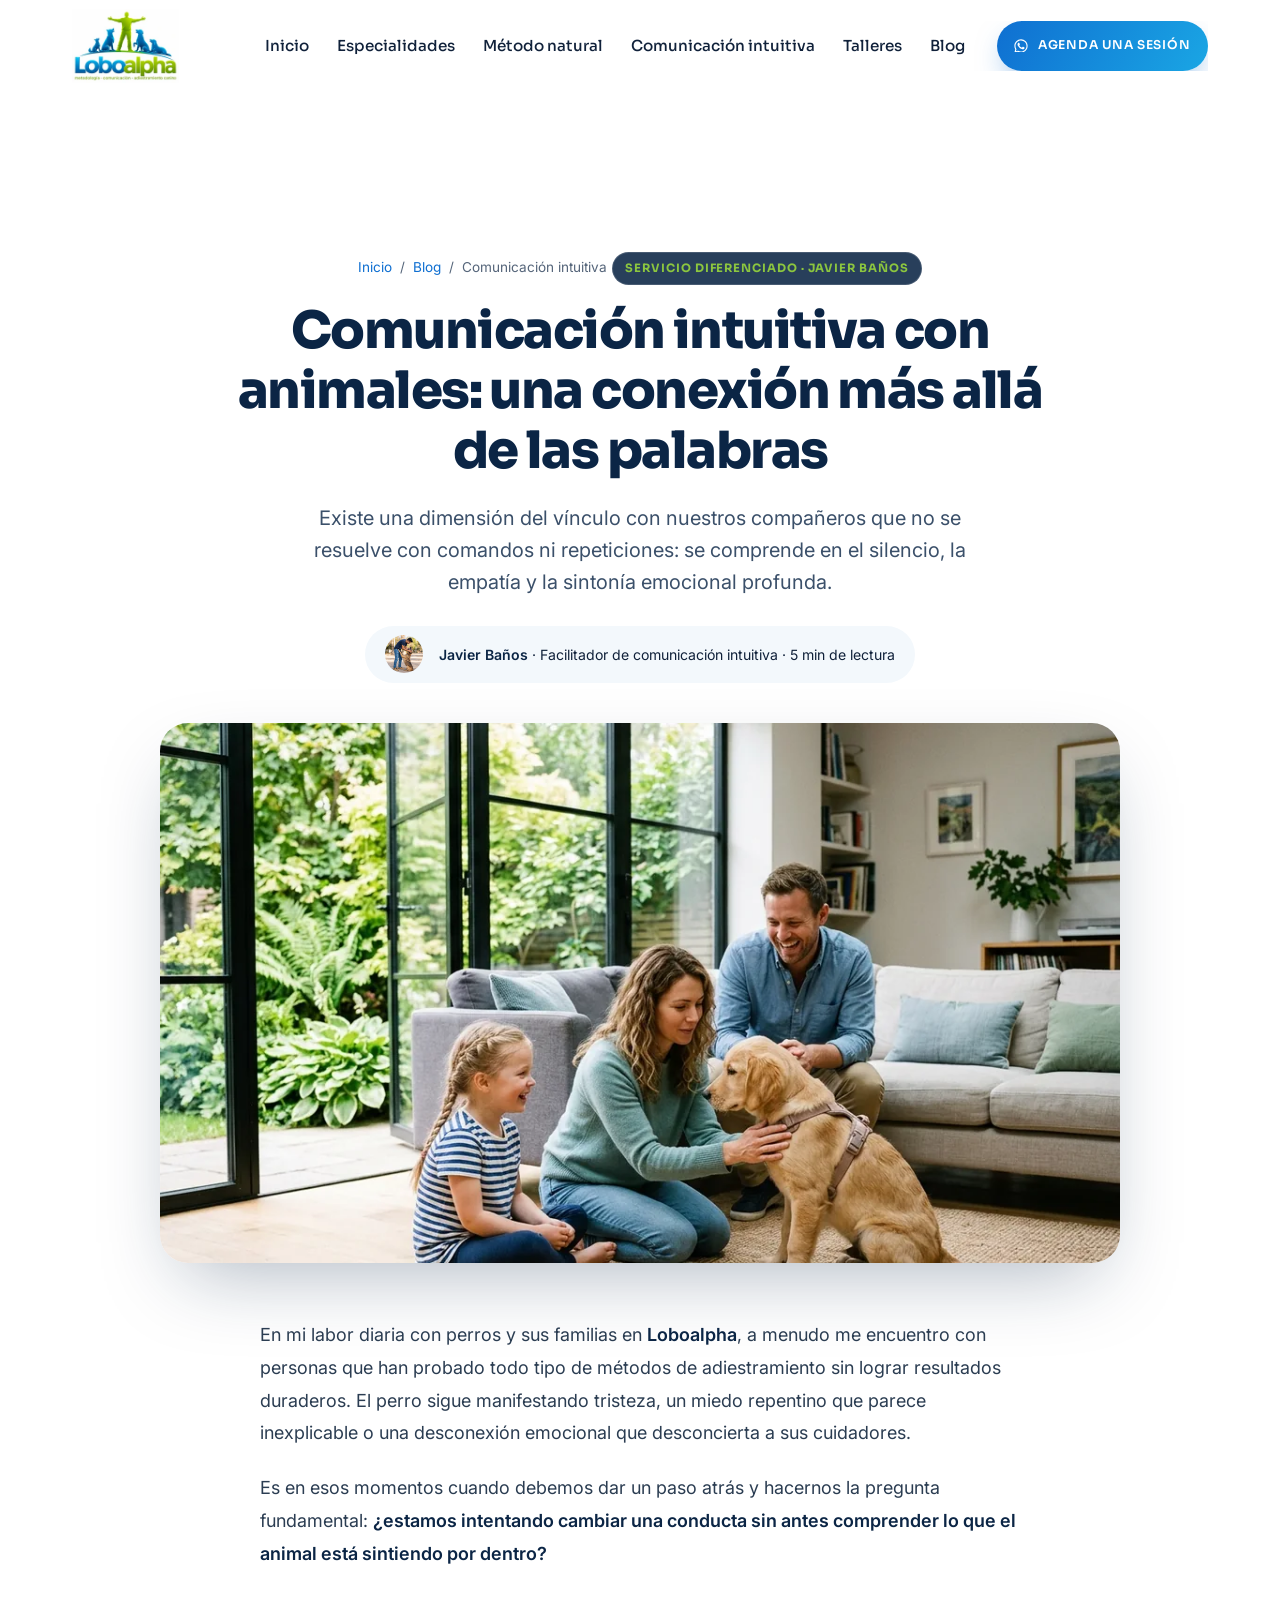
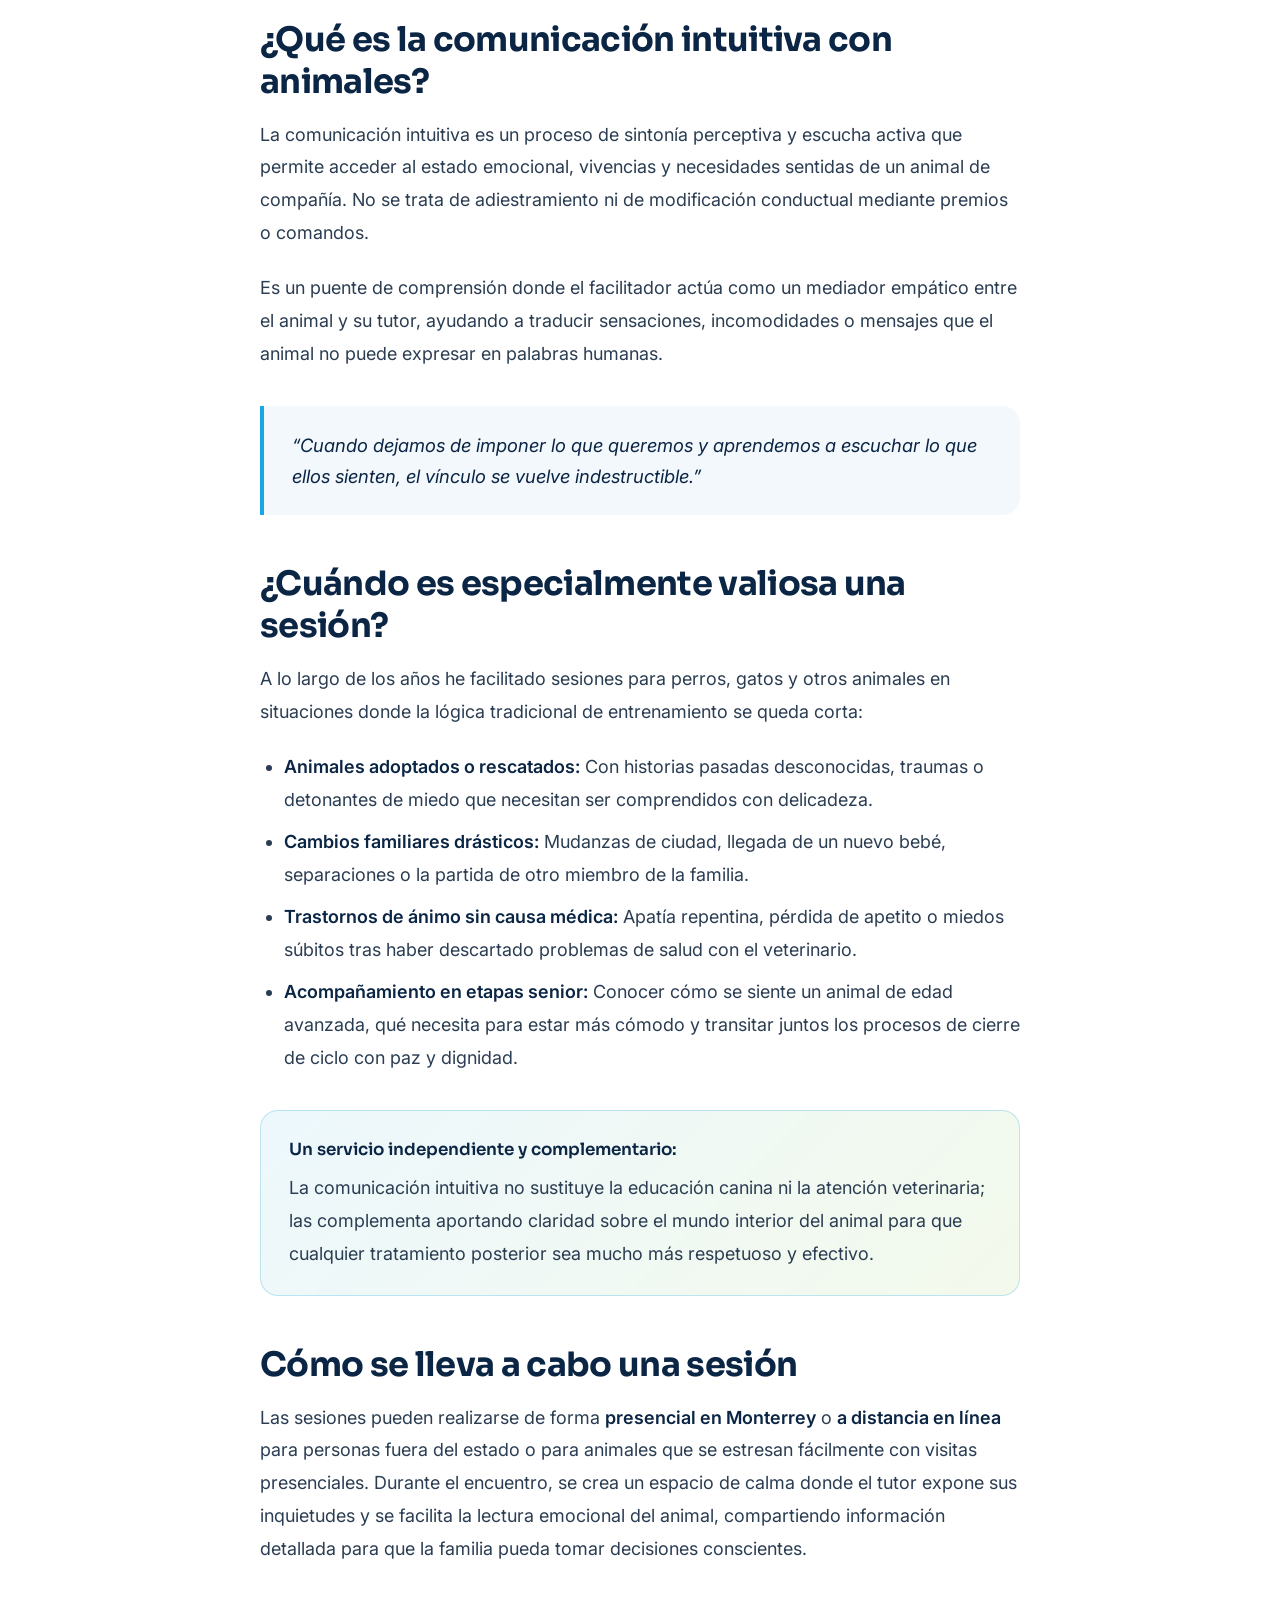
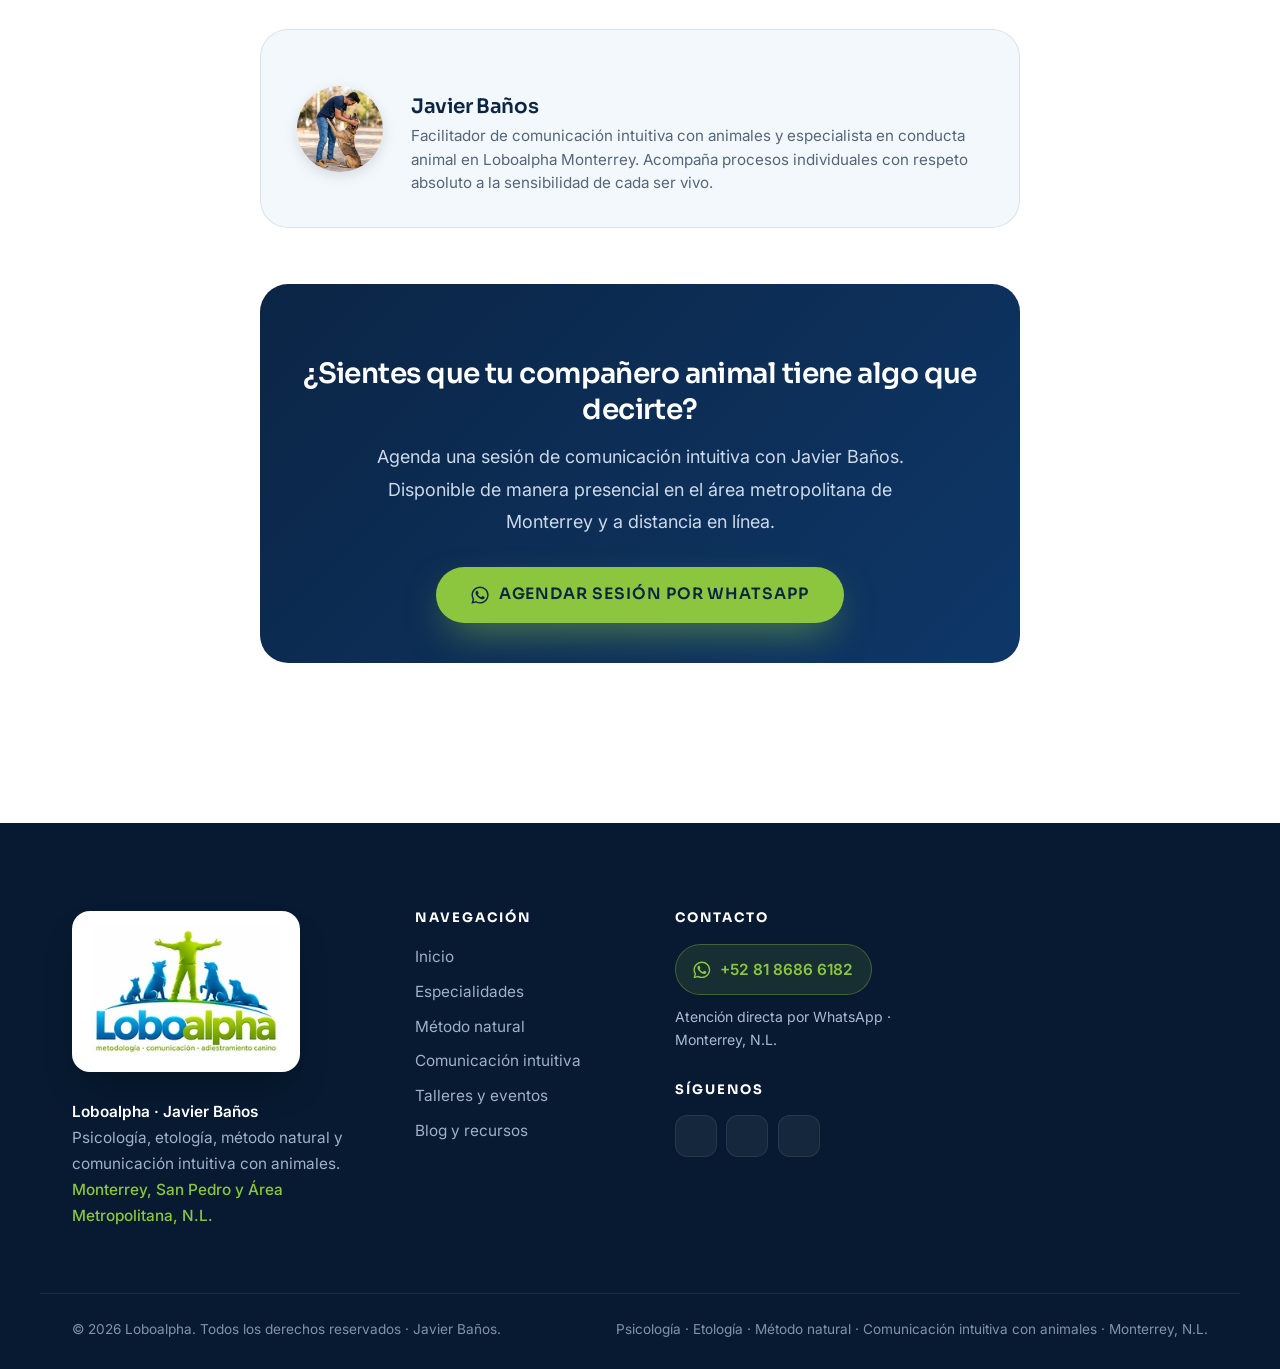
==== articulos/comunicacion-intuitiva-con-animales.html @ 1c885a97 "feat(blog, audio): agregar seccion y paginas de blog editorial con imagenes dedicadas e integrar aud" ====
<!DOCTYPE html>
<html lang="es-MX">
<head>
  <meta charset="utf-8">
  <meta name="viewport" content="width=device-width, initial-scale=1, viewport-fit=cover">

  <!-- ===== SEO base ===== -->
  <title>Comunicación intuitiva con animales: una conexión más allá de las palabras · Loboalpha</title>
  <meta name="description" content="Descubre qué es la comunicación intuitiva con animales y cómo Javier Baños facilita sesiones para comprender las emociones y mensajes de tu compañero en Monterrey.">
  <meta name="keywords" content="comunicacion intuitiva con animales, Javier Baños, bienestar animal, conexion humano animal, Loboalpha Monterrey">
  <meta name="author" content="Javier Baños · Loboalpha">
  <meta name="robots" content="index, follow, max-image-preview:large">
  <link rel="canonical" href="https://arcano3ai.github.io/LoboAlpha/articulos/comunicacion-intuitiva-con-animales.html">
  <meta name="theme-color" content="#0b2545">

  <!-- ===== Open Graph ===== -->
  <meta property="og:type" content="article">
  <meta property="og:locale" content="es_MX">
  <meta property="og:site_name" content="Loboalpha">
  <meta property="og:title" content="Comunicación intuitiva con animales: una conexión más allá de las palabras">
  <meta property="og:description" content="Aprende cómo la escucha activa y la sintonía emocional permiten descifrar el mundo interior de tu animal de compañía con Javier Baños.">
  <meta property="og:url" content="https://arcano3ai.github.io/LoboAlpha/articulos/comunicacion-intuitiva-con-animales.html">
  <meta property="og:image" content="https://arcano3ai.github.io/LoboAlpha/assets/img/og-blog-intuitiva.jpg">
  <meta property="og:image:secure_url" content="https://arcano3ai.github.io/LoboAlpha/assets/img/og-blog-intuitiva.jpg">
  <meta property="og:image:type" content="image/jpeg">
  <meta property="og:image:width" content="1200">
  <meta property="og:image:height" content="630">
  <meta property="og:image:alt" content="Conexión empática y comunicación intuitiva con animales">
  <link rel="image_src" href="https://arcano3ai.github.io/LoboAlpha/assets/img/og-blog-intuitiva.jpg">
  <meta name="twitter:card" content="summary_large_image">
  <meta name="twitter:title" content="Comunicación intuitiva con animales: una conexión más allá de las palabras">
  <meta name="twitter:description" content="Descubre en qué consiste una sesión de comunicación intuitiva y cuándo es el momento indicado para realizarla.">
  <meta name="twitter:image" content="https://arcano3ai.github.io/LoboAlpha/assets/img/og-blog-intuitiva.jpg">

  <!-- ===== Iconos ===== -->
  <link rel="icon" type="image/png" sizes="32x32" href="../assets/img/favicon-32.png">
  <link rel="apple-touch-icon" href="../assets/img/apple-touch-icon.png">

  <!-- ===== Fuentes & Estilos ===== -->
  <link rel="preconnect" href="https://fonts.googleapis.com">
  <link rel="preconnect" href="https://fonts.gstatic.com" crossorigin>
  <link href="https://fonts.googleapis.com/css2?family=Inter:wght@400;500;600&family=Sora:wght@500;600;700;800&display=swap" rel="stylesheet">
  <link rel="stylesheet" href="../assets/css/styles.css">

  <!-- ===== Schema.org BlogPosting ===== -->
  <script type="application/ld+json">
  {
    "@context": "https://schema.org",
    "@type": "BlogPosting",
    "headline": "Comunicación intuitiva con animales: una conexión más allá de las palabras",
    "description": "Cómo escuchar lo que tu compañero animal siente, en qué situaciones ayuda y cómo complementa la educación respetuosa y el bienestar familiar.",
    "image": "https://arcano3ai.github.io/LoboAlpha/assets/img/og-blog-intuitiva.jpg",
    "datePublished": "2026-11-15T10:00:00-06:00",
    "dateModified": "2026-11-15T10:00:00-06:00",
    "author": {
      "@type": "Person",
      "name": "Javier Baños",
      "url": "https://arcano3ai.github.io/LoboAlpha/#instructor",
      "jobTitle": "Facilitador de comunicación intuitiva y especialista en conducta canina"
    },
    "publisher": {
      "@type": "Organization",
      "name": "Loboalpha",
      "logo": {
        "@type": "ImageObject",
        "url": "https://arcano3ai.github.io/LoboAlpha/assets/img/logo-loboalpha-480.png"
      }
    },
    "mainEntityOfPage": {
      "@type": "WebPage",
      "@id": "https://arcano3ai.github.io/LoboAlpha/articulos/comunicacion-intuitiva-con-animales.html"
    }
  }
  </script>
</head>
<body>
  <!-- Sprite SVG -->
  <svg width="0" height="0" style="position:absolute" aria-hidden="true" focusable="false">
    <symbol id="i-whatsapp" viewBox="0 0 24 24"><path fill="currentColor" d="M17.47 14.38c-.3-.15-1.75-.86-2.02-.96-.27-.1-.47-.15-.67.15-.2.3-.77.96-.94 1.16-.17.2-.35.22-.64.07-.3-.15-1.25-.46-2.38-1.47-.88-.79-1.47-1.76-1.65-2.06-.17-.3-.02-.46.13-.6.13-.14.3-.35.45-.52.15-.17.2-.3.3-.5.1-.2.05-.37-.03-.52-.07-.15-.67-1.6-.92-2.2-.24-.58-.49-.5-.67-.5h-.57c-.2 0-.52.07-.79.37-.27.3-1.04 1.02-1.04 2.48 0 1.46 1.07 2.88 1.21 3.07.15.2 2.1 3.2 5.08 4.49.71.3 1.26.49 1.7.63.71.22 1.36.19 1.87.12.57-.09 1.75-.72 2-1.41.25-.69.25-1.29.17-1.41-.07-.12-.27-.2-.57-.35M12.05 21.5h-.01a9.46 9.46 0 0 1-4.82-1.32l-.35-.2-3.58.93.96-3.49-.23-.36a9.43 9.43 0 0 1-1.45-5.03c0-5.22 4.25-9.47 9.48-9.47a9.4 9.4 0 0 1 6.7 2.78 9.4 9.4 0 0 1 2.77 6.7c0 5.22-4.25 9.47-9.47 9.47m8.06-17.53A11.32 11.32 0 0 0 12.05.63C5.77.63.66 5.73.66 12.01c0 2 .52 3.96 1.52 5.69L.56 23.63l6.07-1.6a11.36 11.36 0 0 0 5.42 1.38h.01c6.28 0 11.39-5.1 11.39-11.39 0-3.04-1.19-5.9-3.34-8.05"/></symbol>
    <symbol id="i-arrow" viewBox="0 0 24 24"><path fill="none" stroke="currentColor" stroke-width="2" stroke-linecap="round" stroke-linejoin="round" d="M5 12h14M13 6l6 6-6 6"/></symbol>
    <symbol id="i-check-circle" viewBox="0 0 24 24"><circle cx="12" cy="12" r="10" fill="none" stroke="currentColor" stroke-width="2"/><path fill="none" stroke="currentColor" stroke-width="2" stroke-linecap="round" stroke-linejoin="round" d="M8 12l3 3 5-5"/></symbol>
  </svg>

  <header class="site-header is-scrolled">
    <div class="container header-inner">
      <a class="brand" href="../#inicio" aria-label="Loboalpha, ir al inicio">
        <img src="../assets/img/logo-loboalpha-240.webp" width="240" height="166" alt="Loboalpha">
      </a>
      <nav class="main-nav" id="menu" aria-label="Navegación principal">
        <ul>
          <li><a href="../#inicio">Inicio</a></li>
          <li><a href="../#servicios">Especialidades</a></li>
          <li><a href="../#metodo-natural">Método natural</a></li>
          <li><a href="../#comunicacion-intuitiva">Comunicación intuitiva</a></li>
          <li><a href="../#talleres">Talleres</a></li>
          <li><a href="../#articulos">Blog</a></li>
        </ul>
        <a class="btn btn-primary btn-sm nav-cta" href="https://wa.me/528186866182?text=Hola%20Javier%2C%20le%C3%AD%20el%20art%C3%ADculo%20sobre%20comunicaci%C3%B3n%20intuitiva%20y%20quisiera%20agendar%20una%20sesi%C3%B3n." target="_blank" rel="noopener noreferrer">
          <svg class="ico" aria-hidden="true"><use href="#i-whatsapp"/></svg> Agenda una sesión
        </a>
      </nav>
      <button class="nav-toggle" type="button" aria-controls="menu" aria-expanded="false" aria-label="Abrir menú">
        <span></span><span></span><span></span>
      </button>
    </div>
  </header>

  <main id="contenido">
    <article class="article-page section">
      <div class="container">
        
        <header class="article-header">
          <nav class="article-breadcrumb" aria-label="Miga de pan">
            <a href="../#inicio">Inicio</a>
            <span>/</span>
            <a href="../#articulos">Blog</a>
            <span>/</span>
            <span>Comunicación intuitiva</span>
          </nav>

          <span class="blog-card-badge" style="position:static; display:inline-block; margin-bottom:1rem;">Servicio diferenciado · Javier Baños</span>
          <h1 class="article-title">Comunicación intuitiva con animales: una conexión más allá de las palabras</h1>
          <p class="article-lead">
            Existe una dimensión del vínculo con nuestros compañeros que no se resuelve con comandos ni repeticiones: se comprende en el silencio, la empatía y la sintonía emocional profunda.
          </p>

          <div class="article-author-meta">
            <img src="../assets/img/javier-banos-800.webp" alt="Javier Baños">
            <div>
              <strong>Javier Baños</strong> · <span>Facilitador de comunicación intuitiva</span> · <span>5 min de lectura</span>
            </div>
          </div>
        </header>

        <figure class="article-featured-media">
          <img src="../assets/img/blog-intuitiva-1024.webp"
               srcset="../assets/img/blog-intuitiva-640.webp 640w, ../assets/img/blog-intuitiva-1024.webp 1024w"
               sizes="(min-width: 1040px) 960px, 92vw"
               width="1024" height="576"
               alt="Momento de íntima conexión y sintonía emocional entre humano y perro en un entorno tranquilo">
        </figure>

        <div class="article-content">
          <p>
            En mi labor diaria con perros y sus familias en <strong>Loboalpha</strong>, a menudo me encuentro con personas que han probado todo tipo de métodos de adiestramiento sin lograr resultados duraderos. El perro sigue manifestando tristeza, un miedo repentino que parece inexplicable o una desconexión emocional que desconcierta a sus cuidadores.
          </p>
          <p>
            Es en esos momentos cuando debemos dar un paso atrás y hacernos la pregunta fundamental: <strong>¿estamos intentando cambiar una conducta sin antes comprender lo que el animal está sintiendo por dentro?</strong>
          </p>

          <h2>¿Qué es la comunicación intuitiva con animales?</h2>
          <p>
            La comunicación intuitiva es un proceso de sintonía perceptiva y escucha activa que permite acceder al estado emocional, vivencias y necesidades sentidas de un animal de compañía. No se trata de adiestramiento ni de modificación conductual mediante premios o comandos.
          </p>
          <p>
            Es un puente de comprensión donde el facilitador actúa como un mediador empático entre el animal y su tutor, ayudando a traducir sensaciones, incomodidades o mensajes que el animal no puede expresar en palabras humanas.
          </p>

          <blockquote>
            “Cuando dejamos de imponer lo que queremos y aprendemos a escuchar lo que ellos sienten, el vínculo se vuelve indestructible.”
          </blockquote>

          <h2>¿Cuándo es especialmente valiosa una sesión?</h2>
          <p>
            A lo largo de los años he facilitado sesiones para perros, gatos y otros animales en situaciones donde la lógica tradicional de entrenamiento se queda corta:
          </p>
          <ul>
            <li><strong>Animales adoptados o rescatados:</strong> Con historias pasadas desconocidas, traumas o detonantes de miedo que necesitan ser comprendidos con delicadeza.</li>
            <li><strong>Cambios familiares drásticos:</strong> Mudanzas de ciudad, llegada de un nuevo bebé, separaciones o la partida de otro miembro de la familia.</li>
            <li><strong>Trastornos de ánimo sin causa médica:</strong> Apatía repentina, pérdida de apetito o miedos súbitos tras haber descartado problemas de salud con el veterinario.</li>
            <li><strong>Acompañamiento en etapas senior:</strong> Conocer cómo se siente un animal de edad avanzada, qué necesita para estar más cómodo y transitar juntos los procesos de cierre de ciclo con paz y dignidad.</li>
          </ul>

          <div class="article-callout">
            <strong>Un servicio independiente y complementario:</strong>
            <p style="margin:0;">
              La comunicación intuitiva no sustituye la educación canina ni la atención veterinaria; las complementa aportando claridad sobre el mundo interior del animal para que cualquier tratamiento posterior sea mucho más respetuoso y efectivo.
            </p>
          </div>

          <h2>Cómo se lleva a cabo una sesión</h2>
          <p>
            Las sesiones pueden realizarse de forma <strong>presencial en Monterrey</strong> o <strong>a distancia en línea</strong> para personas fuera del estado o para animales que se estresan fácilmente con visitas presenciales. Durante el encuentro, se crea un espacio de calma donde el tutor expone sus inquietudes y se facilita la lectura emocional del animal, compartiendo información detallada para que la familia pueda tomar decisiones conscientes.
          </p>

          <div class="article-author-box">
            <img class="author-box-img" src="../assets/img/javier-banos-800.webp" alt="Javier Baños">
            <div class="author-box-info">
              <h3>Javier Baños</h3>
              <p>Facilitador de comunicación intuitiva con animales y especialista en conducta animal en Loboalpha Monterrey. Acompaña procesos individuales con respeto absoluto a la sensibilidad de cada ser vivo.</p>
            </div>
          </div>

          <div class="article-cta-box">
            <h3>¿Sientes que tu compañero animal tiene algo que decirte?</h3>
            <p>Agenda una sesión de comunicación intuitiva con Javier Baños. Disponible de manera presencial en el área metropolitana de Monterrey y a distancia en línea.</p>
            <a class="btn btn-lime btn-lg" href="https://wa.me/528186866182?text=Hola%20Javier%2C%20le%C3%AD%20tu%20art%C3%ADculo%20sobre%20comunicaci%C3%B3n%20intuitiva%20en%20Loboalpha%20y%20me%20gustar%C3%ADa%20agendar%20una%20sesi%C3%B3n%20para%20mi%20animal%20de%20compa%C3%B1%C3%ADa." target="_blank" rel="noopener noreferrer">
              <svg class="ico" aria-hidden="true"><use href="#i-whatsapp"/></svg> Agendar sesión por WhatsApp
            </a>
          </div>

        </div>

      </div>
    </article>
  </main>

  <footer class="site-footer">
    <div class="container footer-grid">
      <div class="footer-brand">
        <a class="footer-logo" href="../#inicio">
          <img src="../assets/img/logo-loboalpha-240.webp" width="240" height="166" alt="Loboalpha">
        </a>
        <p class="footer-tag">
          <strong>Loboalpha · Javier Baños</strong><br>
          Psicología, etología, método natural y comunicación intuitiva con animales.<br>
          <span style="color: var(--lime-500); font-weight: 500;">Monterrey, San Pedro y Área Metropolitana, N.L.</span>
        </p>
      </div>

      <nav class="footer-col" aria-label="Navegación del pie de página">
        <h3>Navegación</h3>
        <ul>
          <li><a href="../#inicio">Inicio</a></li>
          <li><a href="../#servicios">Especialidades</a></li>
          <li><a href="../#metodo-natural">Método natural</a></li>
          <li><a href="../#comunicacion-intuitiva">Comunicación intuitiva</a></li>
          <li><a href="../#talleres">Talleres y eventos</a></li>
          <li><a href="../#articulos">Blog y recursos</a></li>
        </ul>
      </nav>

      <div class="footer-col">
        <h3>Contacto</h3>
        <a class="footer-wa" href="https://wa.me/528186866182" target="_blank" rel="noopener noreferrer">
          <svg class="ico" aria-hidden="true"><use href="#i-whatsapp"/></svg> +52 81 8686 6182
        </a>
        <p style="margin-top: .6rem; font-size: .88rem; color: #a9bbd0;">Atención directa por WhatsApp · Monterrey, N.L.</p>
        <h3 class="mt">Síguenos</h3>
        <ul class="socials">
          <li><a href="https://www.youtube.com/@loboalphatv" target="_blank" rel="noopener noreferrer" aria-label="Loboalpha en YouTube"><svg aria-hidden="true"><use href="#i-youtube"/></svg></a></li>
          <li><a href="https://www.instagram.com/loboalphatv" target="_blank" rel="noopener noreferrer" aria-label="Loboalpha en Instagram"><svg aria-hidden="true"><use href="#i-instagram"/></svg></a></li>
          <li><a href="https://www.facebook.com/profile.php?id=100057430391864" target="_blank" rel="noopener noreferrer" aria-label="Loboalpha en Facebook"><svg aria-hidden="true"><use href="#i-facebook"/></svg></a></li>
        </ul>
      </div>
    </div>
    <div class="container footer-bottom">
      <p>© 2026 Loboalpha. Todos los derechos reservados · Javier Baños.</p>
      <p>Psicología · Etología · Método natural · Comunicación intuitiva con animales · Monterrey, N.L.</p>
    </div>
  </footer>

  <script src="../assets/js/main.js"></script>
</body>
</html>
---- assets/css/styles.css ----
/* =========================================================================
   LOBOALPHA — Landing page
   Arquitectura: tokens → base → layout → componentes → secciones → utilidades
   Mobile first. Sin dependencias.
   ========================================================================= */

/* ---------- 1. Tokens ---------- */
:root {
  /* Identidad cromática (extraída del logotipo) */
  --blue-900: #0b2545;      /* navy de soporte para texto y contraste */
  --blue-800: #0d3a6e;
  --blue-600: #0f6fd1;      /* azul intenso */
  --blue-400: #1aa6e4;      /* azul turquesa */
  --lime-500: #8cc63f;      /* verde lima */
  --lime-600: #74ad1f;
  --lime-700: #5a8a14;      /* lima accesible sobre blanco */
  --white: #ffffff;
  --soft: #f3f8fc;
  --soft-2: #eaf3fa;
  --ink: #10213a;
  --muted: #55657a;
  --line: rgba(11, 37, 69, .1);

  --grad-blue: linear-gradient(120deg, var(--blue-600) 0%, var(--blue-400) 100%);
  --grad-brand: linear-gradient(100deg, var(--blue-600) 0%, var(--blue-400) 45%, var(--lime-500) 100%);

  --font-display: "Sora", ui-sans-serif, system-ui, -apple-system, "Segoe UI", sans-serif;
  --font-body: "Inter", ui-sans-serif, system-ui, -apple-system, "Segoe UI", sans-serif;

  --radius-sm: 10px;
  --radius: 18px;
  --radius-lg: 28px;
  --shadow-sm: 0 2px 10px rgba(11, 37, 69, .06);
  --shadow: 0 18px 50px -18px rgba(11, 37, 69, .25);
  --shadow-lg: 0 30px 80px -24px rgba(11, 37, 69, .35);

  --ease: cubic-bezier(.22, .61, .36, 1);
  --ease-out: cubic-bezier(.16, 1, .3, 1);

  --header-h: 76px;
  --container: 1200px;
  --gutter: clamp(1.15rem, 4vw, 2rem);
  --section-y: clamp(4.5rem, 10vw, 8rem);
}

/* ---------- 2. Base ---------- */
*, *::before, *::after { box-sizing: border-box; }
html {
  scroll-behavior: smooth;
  scroll-padding-top: calc(var(--header-h) + 8px);
  -webkit-text-size-adjust: 100%;
  overflow-x: hidden;
  max-width: 100%;
}
body {
  margin: 0;
  font-family: var(--font-body);
  font-size: 1.0625rem;
  line-height: 1.65;
  color: var(--ink);
  background: var(--white);
  -webkit-font-smoothing: antialiased;
  text-rendering: optimizeLegibility;
  overflow-x: hidden;
  max-width: 100%;
  position: relative;
}
a, button, input { -webkit-tap-highlight-color: transparent; }
img, svg { display: block; max-width: 100%; }
img { height: auto; }
a { color: inherit; text-decoration: none; }
button { font: inherit; color: inherit; cursor: pointer; background: none; border: 0; padding: 0; }
h1, h2, h3 { font-family: var(--font-display); line-height: 1.12; margin: 0; letter-spacing: -.02em; color: var(--blue-900); }
p { margin: 0 0 1rem; }
ul, ol { margin: 0; padding: 0; list-style: none; }
strong { font-weight: 600; color: var(--blue-900); }
::selection { background: var(--lime-500); color: var(--blue-900); }
:focus-visible { outline: 3px solid var(--blue-400); outline-offset: 3px; border-radius: 6px; }

.skip-link {
  position: absolute; left: 1rem; top: -100px; z-index: 200;
  background: var(--blue-900); color: #fff; padding: .7rem 1rem; border-radius: 8px;
}
.skip-link:focus { top: 1rem; }

.container { width: 100%; max-width: var(--container); margin-inline: auto; padding-inline: var(--gutter); }
.section { padding-block: var(--section-y); position: relative; overflow-x: clip; }
main { overflow-x: clip; width: 100%; max-width: 100%; }

.ico { width: 1.15em; height: 1.15em; flex: none; }

/* ---------- 3. Tipografía de sección ---------- */
.eyebrow {
  display: inline-flex; align-items: center; gap: .6rem;
  font-family: var(--font-display); font-weight: 600;
  font-size: .78rem; letter-spacing: .18em; text-transform: uppercase;
  color: var(--blue-600); margin-bottom: 1rem;
}
.eyebrow::before {
  content: ""; width: 28px; height: 2px; border-radius: 2px; background: var(--grad-brand);
}
.eyebrow-light { color: var(--lime-500); }

.section-title { font-size: clamp(2rem, 5.2vw, 3.25rem); font-weight: 700; margin-bottom: 1.25rem; }
.accent {
  background: var(--grad-blue); -webkit-background-clip: text; background-clip: text; color: transparent;
}
.accent-lime { color: var(--lime-500); }
.lead { font-size: clamp(1.1rem, 2vw, 1.25rem); color: var(--ink); line-height: 1.6; }
.section-head { margin-bottom: clamp(2.5rem, 5vw, 4rem); max-width: 760px; }
.section-head.center { text-align: center; margin-inline: auto; }
.section-head.center .eyebrow { justify-content: center; }
.section-intro { color: var(--muted); font-size: 1.08rem; margin: 0; }

/* ---------- 4. Botones ---------- */
.btn {
  --btn-y: .95rem;
  position: relative; display: inline-flex; align-items: center; justify-content: center; gap: .6rem;
  padding: var(--btn-y) 1.6rem; border-radius: 999px;
  font-family: var(--font-display); font-weight: 600; font-size: .9rem; letter-spacing: .06em; text-transform: uppercase;
  transition: transform .35s var(--ease-out), box-shadow .35s var(--ease-out), background-color .3s, color .3s;
  isolation: isolate; overflow: hidden; text-align: center; max-width: 100%;
  line-height: 1.25;
}
.btn .ico { transition: transform .35s var(--ease-out); }
.btn:hover { transform: translateY(-2px); }
.btn:active { transform: translateY(0) scale(.98); }

.btn-primary { color: #fff; background: var(--grad-blue); box-shadow: 0 12px 30px -10px rgba(15, 111, 209, .6); }
.btn-primary::after {
  content: ""; position: absolute; inset: 0; z-index: -1;
  background: linear-gradient(120deg, var(--blue-800), var(--blue-600));
  opacity: 0; transition: opacity .35s;
}
.btn-primary:hover { box-shadow: 0 18px 40px -12px rgba(15, 111, 209, .7); }
.btn-primary:hover::after { opacity: 1; }
.btn-primary:hover .ico:last-child { transform: translateX(4px); }

.btn-ghost {
  color: var(--blue-900); background: rgba(255, 255, 255, .7);
  box-shadow: inset 0 0 0 1.5px rgba(11, 37, 69, .18);
  -webkit-backdrop-filter: blur(8px); backdrop-filter: blur(8px);
}
.btn-ghost:hover { background: #fff; box-shadow: inset 0 0 0 1.5px var(--lime-600), 0 12px 30px -14px rgba(11, 37, 69, .35); }
.btn-ghost .ico { color: var(--lime-600); }

.btn-lime { color: var(--blue-900); background: var(--lime-500); box-shadow: 0 16px 40px -12px rgba(140, 198, 63, .65); }
.btn-lime:hover { background: #9bd24c; box-shadow: 0 22px 50px -12px rgba(140, 198, 63, .8); }

.btn-sm { --btn-y: .65rem; padding-inline: 1.1rem; font-size: .76rem; }
.btn-lg { --btn-y: 1.15rem; padding-inline: 2.2rem; font-size: .98rem; }

/* ---------- 5. Header ---------- */
.site-header {
  position: fixed; inset: 0 0 auto 0; z-index: 100;
  height: var(--header-h);
  background: rgba(255, 255, 255, .92);
  -webkit-backdrop-filter: saturate(160%) blur(14px); backdrop-filter: saturate(160%) blur(14px);
  border-bottom: 1px solid transparent;
  transition: height .35s var(--ease), box-shadow .35s, border-color .35s;
}
.site-header.is-scrolled { box-shadow: 0 8px 30px -18px rgba(11, 37, 69, .35); border-color: var(--line); }
.header-inner {
  height: 100%; display: flex; align-items: center; justify-content: space-between; gap: .75rem;
  position: relative;
}
.brand img { height: 52px; width: auto; transition: height .35s var(--ease); }
.site-header.is-scrolled .brand img { height: 46px; }

.nav-toggle {
  position: relative; z-index: 105;
  width: 48px; height: 48px; min-width: 48px; min-height: 48px; border-radius: 12px;
  display: grid; place-content: center; gap: 5px;
  background: var(--soft);
  cursor: pointer;
  -webkit-tap-highlight-color: transparent;
  border: 1px solid var(--line);
}
.nav-toggle span { width: 22px; height: 2px; border-radius: 2px; background: var(--blue-900); transition: transform .35s var(--ease), opacity .25s; }
.nav-toggle[aria-expanded="true"] span:nth-child(1) { transform: translateY(7px) rotate(45deg); }
.nav-toggle[aria-expanded="true"] span:nth-child(2) { opacity: 0; }
.nav-toggle[aria-expanded="true"] span:nth-child(3) { transform: translateY(-7px) rotate(-45deg); }

.main-nav {
  position: fixed; top: var(--header-h); left: 0; right: 0; bottom: 0;
  background: #ffffff;
  padding: 1.5rem var(--gutter) 2.5rem;
  box-shadow: 0 30px 40px -20px rgba(11, 37, 69, .25);
  transform: translateY(-8px); opacity: 0; visibility: hidden;
  transition: transform .35s var(--ease-out), opacity .3s, visibility .3s;
  overflow-y: auto;
  -webkit-overflow-scrolling: touch;
  z-index: 99;
}
.main-nav.is-open { transform: none; opacity: 1; visibility: visible; }
.main-nav ul { display: grid; gap: .25rem; margin-bottom: 1.5rem; }
.main-nav a:not(.btn) {
  display: block; padding: 1rem .25rem; font-family: var(--font-display); font-weight: 500; font-size: 1.12rem;
  color: var(--blue-900); border-bottom: 1px solid var(--line);
  -webkit-tap-highlight-color: transparent;
}
.main-nav a:not(.btn):active { color: var(--blue-600); }
.nav-cta { width: 100%; min-height: 50px; }

@media (min-width: 960px) {
  :root { --header-h: 92px; }
  .site-header.is-scrolled { height: 72px; }
  .brand img { height: 74px; }
  .site-header.is-scrolled .brand img { height: 56px; }
  .nav-toggle { display: none; }
  .main-nav {
    position: static; display: flex; align-items: center; gap: 2rem;
    background: none; padding: 0; box-shadow: none; transform: none; opacity: 1; visibility: visible;
  }
  .main-nav ul { display: flex; gap: 1.75rem; margin: 0; }
  .main-nav a:not(.btn) {
    position: relative; padding: .4rem 0; border: 0; font-size: .95rem; color: var(--ink);
  }
  .main-nav a:not(.btn)::after {
    content: ""; position: absolute; left: 0; right: 0; bottom: -2px; height: 2px; border-radius: 2px;
    background: var(--grad-brand); transform: scaleX(0); transform-origin: right; transition: transform .4s var(--ease-out);
  }
  .main-nav a:not(.btn):hover::after, .main-nav a.is-active::after { transform: scaleX(1); transform-origin: left; }
  .main-nav a.is-active { color: var(--blue-600); }
  .nav-cta { width: auto; }
}

/* ---------- 6. Hero ---------- */
.hero { position: relative; padding-top: var(--header-h); background: #fff; overflow: hidden; }
.hero-media { position: relative; height: 46svh; min-height: 270px; max-height: 420px; overflow: hidden; }
.hero-media img { width: 100%; height: 100%; object-fit: cover; object-position: 72% 40%; transform: scale(1.06); animation: heroZoom 2.4s var(--ease-out) forwards; }
.hero-veil {
  position: absolute; left: 0; right: 0; top: var(--header-h); height: 46svh; min-height: 270px; max-height: 420px; pointer-events: none;
  background: linear-gradient(180deg, rgba(255,255,255,0) 40%, rgba(255,255,255,.82) 78%, #fff 100%);
}
.hero-content { position: relative; z-index: 2; margin-top: -2.5rem; padding-bottom: 3.5rem; }
.hero-title { font-size: clamp(2.1rem, 8.5vw, 4.6rem); font-weight: 800; letter-spacing: -.035em; margin-bottom: 1.15rem; line-height: 1.12; }
.hero-title span { display: block; }
.hero-sub { font-size: clamp(1rem, 2.2vw, 1.25rem); color: #34465e; max-width: 34rem; margin-bottom: 1.75rem; line-height: 1.58; }
.hero-actions { display: flex; flex-direction: column; gap: .75rem; }
.hero-actions .btn { width: 100%; min-height: 52px; }
.hero-pillars { display: flex; flex-wrap: wrap; gap: .5rem 1.25rem; margin-top: 2.25rem; font-family: var(--font-display); font-size: .8rem; font-weight: 600; letter-spacing: .08em; text-transform: uppercase; color: var(--lime-700); }
.hero-pillars li { display: flex; align-items: center; gap: .55rem; }
.hero-pillars li::before { content: ""; width: 7px; height: 7px; border-radius: 50%; background: var(--lime-500); box-shadow: 0 0 0 4px rgba(140,198,63,.2); }
.scroll-cue { display: none; }

@keyframes heroZoom { to { transform: scale(1); } }

@media (min-width: 600px) {
  .hero-actions { flex-direction: row; flex-wrap: wrap; }
  .hero-actions .btn { width: auto; }
}

@media (min-width: 960px) {
  .hero { min-height: 100svh; display: flex; align-items: center; padding-top: var(--header-h); }
  .hero-media { position: absolute; inset: 0; height: auto; max-height: none; }
  .hero-media img { object-position: 70% 50%; }
  .hero-veil {
    top: 0; bottom: 0; height: auto; max-height: none;
    background:
      linear-gradient(90deg, rgba(255,255,255,.96) 0%, rgba(255,255,255,.9) 30%, rgba(255,255,255,.55) 48%, rgba(255,255,255,0) 64%),
      linear-gradient(0deg, rgba(255,255,255,.5) 0%, rgba(255,255,255,0) 22%);
  }
  .hero-content { margin-top: 0; padding-block: 4rem 6rem; }
  .hero-content > * { max-width: 620px; }
  .scroll-cue {
    display: block; position: absolute; left: 50%; bottom: 1.75rem; z-index: 3; transform: translateX(-50%);
    width: 26px; height: 42px; border-radius: 20px; border: 2px solid rgba(11,37,69,.35);
  }
  .scroll-cue span { position: absolute; left: 50%; top: 8px; width: 4px; height: 8px; margin-left: -2px; border-radius: 4px; background: var(--blue-600); animation: cue 1.8s var(--ease) infinite; }
}
@keyframes cue { 0% { opacity: 0; transform: translateY(0); } 30% { opacity: 1; } 100% { opacity: 0; transform: translateY(14px); } }

/* ---------- 7. Filosofía ---------- */
.philosophy { overflow: hidden; }
.philosophy::before {
  content: ""; position: absolute; right: -10%; top: 10%; width: 480px; height: 480px; border-radius: 50%;
  background: radial-gradient(circle, rgba(26,166,228,.12), transparent 70%); pointer-events: none;
}
.philosophy-grid { display: grid; gap: 3rem; align-items: center; }
.philosophy-media { position: relative; margin: 0; border-radius: var(--radius-lg); }
.philosophy-media img { width: 100%; aspect-ratio: 4 / 5; object-fit: cover; border-radius: var(--radius-lg); box-shadow: var(--shadow-lg); }
.philosophy-media::before {
  content: ""; position: absolute; inset: auto -14px -14px auto; width: 60%; height: 60%; z-index: -1;
  border-radius: var(--radius-lg); background: var(--grad-brand); opacity: .9;
}
.media-badge {
  position: absolute; left: 1rem; bottom: 1rem; padding: .85rem 1.1rem; border-radius: 14px;
  background: rgba(255,255,255,.92); -webkit-backdrop-filter: blur(10px); backdrop-filter: blur(10px);
  font-size: .9rem; color: var(--muted); box-shadow: var(--shadow-sm);
}
.media-badge strong { display: block; font-family: var(--font-display); color: var(--blue-600); font-size: 1.05rem; }

.pillars { display: grid; gap: 1rem; margin-top: 2rem; }
.pillar {
  display: flex; gap: 1rem; align-items: flex-start; padding: 1.1rem 1.2rem; border-radius: var(--radius);
  background: var(--soft); border: 1px solid transparent;
  transition: transform .4s var(--ease-out), border-color .3s, background-color .3s, box-shadow .4s;
}
.pillar:hover { transform: translateX(6px); background: #fff; border-color: rgba(26,166,228,.3); box-shadow: var(--shadow-sm); }
.pillar-ico { flex: none; width: 46px; height: 46px; border-radius: 12px; display: grid; place-items: center; background: var(--grad-blue); color: #fff; }
.pillar-ico svg { width: 24px; height: 24px; }
.pillar h3 { font-size: 1.05rem; margin-bottom: .2rem; }
.pillar p { margin: 0; font-size: .96rem; color: var(--muted); }

@media (min-width: 960px) {
  .philosophy-grid { grid-template-columns: 5fr 6fr; gap: 5.5rem; }
}

/* ---------- 8. Servicios ---------- */
.services { background: linear-gradient(180deg, #fff 0%, var(--soft) 100%); }
.cards-grid { display: grid; gap: 1.5rem; }
.service-card {
  position: relative; display: flex; flex-direction: column; background: #fff; border-radius: var(--radius-lg);
  overflow: hidden; box-shadow: var(--shadow-sm); border: 1px solid var(--line);
  transition: transform .5s var(--ease-out), box-shadow .5s var(--ease-out), border-color .4s;
}
.service-card::after {
  content: ""; position: absolute; left: 0; right: 0; bottom: 0; height: 3px; background: var(--grad-brand);
  transform: scaleX(0); transform-origin: left; transition: transform .6s var(--ease-out);
}
.card-media { position: relative; overflow: hidden; aspect-ratio: 4 / 3; }
.card-media img { width: 100%; height: 100%; object-fit: cover; transition: transform 1s var(--ease-out); }
.card-media::after { content: ""; position: absolute; inset: 0; background: linear-gradient(180deg, transparent 55%, rgba(11,37,69,.45)); }
.card-num {
  position: absolute; top: 1rem; left: 1rem; z-index: 1; font-family: var(--font-display); font-weight: 700; font-size: .8rem;
  color: var(--blue-900); background: rgba(255,255,255,.92); padding: .35rem .7rem; border-radius: 999px; letter-spacing: .08em;
}
.card-body { display: flex; flex-direction: column; flex: 1; padding: 1.6rem 1.6rem 1.75rem; }
.card-body h3 { font-size: 1.3rem; margin-bottom: .6rem; }
.card-body p { color: var(--muted); font-size: .98rem; flex: 1; }
.card-link {
  align-self: flex-start; display: inline-flex; align-items: center; gap: .5rem; margin-top: .5rem;
  font-family: var(--font-display); font-weight: 600; font-size: .82rem; letter-spacing: .08em; text-transform: uppercase;
  color: var(--blue-600); padding: .55rem 0; position: relative;
}
.card-link .ico { transition: transform .4s var(--ease-out); }
.card-link::after { content: ""; position: absolute; inset: 0; } /* toda la tarjeta clicable */

@media (hover: hover) {
  .service-card:hover { transform: translateY(-8px); box-shadow: var(--shadow-lg); border-color: rgba(26,166,228,.25); }
  .service-card:hover::after { transform: scaleX(1); }
  .service-card:hover .card-media img { transform: scale(1.07); }
  .service-card:hover .card-link .ico { transform: translateX(5px); }
}
@media (min-width: 700px) { .cards-grid { grid-template-columns: repeat(2, 1fr); } }
@media (min-width: 1100px) { .cards-grid { grid-template-columns: repeat(3, 1fr); gap: 2rem; } }

/* ---------- 9. Lenguaje canino ---------- */
.language { background: var(--blue-900); color: #c9d6e6; overflow: hidden; }
.language::before {
  content: ""; position: absolute; inset: 0; pointer-events: none;
  background:
    radial-gradient(600px 400px at 10% 0%, rgba(26,166,228,.22), transparent 70%),
    radial-gradient(500px 380px at 95% 100%, rgba(140,198,63,.16), transparent 70%);
}
.language .container { position: relative; }
.language .section-title { color: #fff; }
.language .section-title .accent { background: linear-gradient(100deg, var(--blue-400), var(--lime-500)); -webkit-background-clip: text; background-clip: text; }
.language .eyebrow { color: var(--lime-500); }
.language .section-intro { color: #b8c7da; }
.language-head { max-width: none; display: grid; gap: 1.5rem; }

.language-grid {
  display: grid; grid-auto-flow: column; grid-auto-columns: min(78%, 320px); gap: 1rem;
  overflow-x: auto; scroll-snap-type: x mandatory; padding-bottom: 1rem; margin-inline: calc(var(--gutter) * -1); padding-inline: var(--gutter);
  scrollbar-width: thin; scrollbar-color: rgba(255,255,255,.25) transparent;
}
.lang-card {
  position: relative; border-radius: var(--radius-lg); overflow: hidden; scroll-snap-align: start; aspect-ratio: 3 / 4;
  background: #0d2c52; outline-offset: 4px;
}
.lang-card img { width: 100%; height: 100%; object-fit: cover; transition: transform 1.1s var(--ease-out), filter .6s; }
.lang-overlay {
  position: absolute; inset: 0; display: flex; flex-direction: column; justify-content: flex-end; padding: 1.5rem;
  background: linear-gradient(180deg, rgba(11,37,69,0) 30%, rgba(11,37,69,.6) 58%, rgba(8,24,46,.95) 100%);
}
.lang-index { font-family: var(--font-display); font-weight: 700; font-size: .78rem; letter-spacing: .14em; color: var(--lime-500); margin-bottom: .35rem; }
.lang-card h3 { color: #fff; font-size: 1.6rem; margin-bottom: .6rem; }
.lang-card p { color: #d6e2f0; font-size: .94rem; line-height: 1.55; margin: 0; }
.language-note {
  margin: 2.5rem 0 0; padding: 1.1rem 1.35rem; border-radius: var(--radius); border: 1px solid rgba(255,255,255,.14);
  background: rgba(255,255,255,.04); font-size: .96rem; color: #c9d6e6; max-width: 820px;
}
.language-note strong { color: var(--lime-500); }

@media (hover: hover) and (min-width: 1100px) {
  .lang-card p { max-height: 0; opacity: 0; transform: translateY(10px); transition: max-height .6s var(--ease-out), opacity .45s, transform .5s var(--ease-out); }
  .lang-card:hover p, .lang-card:focus-visible p, .lang-card:focus-within p { max-height: 12rem; opacity: 1; transform: none; }
  .lang-card:hover img, .lang-card:focus-visible img { transform: scale(1.06); }
  .lang-card h3 { transition: transform .5s var(--ease-out); }
}
@media (min-width: 700px) {
  .language-head { grid-template-columns: 1.1fr 1fr; align-items: end; gap: 3rem; }
}
@media (min-width: 1100px) {
  .language-grid { grid-auto-flow: row; grid-template-columns: repeat(4, 1fr); overflow: visible; margin: 0; padding: 0; gap: 1.5rem; }
  .lang-card:nth-child(even) { transform: translateY(2.5rem); }
  .language { padding-bottom: calc(var(--section-y) + 2rem); }
}

/* ---------- 10. Metodología ---------- */
.steps { display: grid; gap: 1.25rem; counter-reset: step; position: relative; }
.step {
  position: relative; padding: 2rem 1.75rem 1.75rem; border-radius: var(--radius-lg); background: #fff;
  border: 1px solid var(--line); overflow: hidden;
  transition: transform .5s var(--ease-out), box-shadow .5s var(--ease-out), border-color .4s;
}
.step::before {
  content: ""; position: absolute; left: 0; top: 0; bottom: 0; width: 4px; background: var(--grad-brand);
  transform: scaleY(.25); transform-origin: top; transition: transform .6s var(--ease-out);
}
.step-num {
  display: inline-block; font-family: var(--font-display); font-weight: 800; font-size: 2.6rem; line-height: 1; margin-bottom: 1rem;
  background: var(--grad-brand); -webkit-background-clip: text; background-clip: text; color: transparent; opacity: .9;
}
.step h3 { font-size: 1.2rem; margin-bottom: .55rem; }
.step p { margin: 0; color: var(--muted); font-size: .98rem; }
.step:hover { transform: translateY(-6px); box-shadow: var(--shadow); border-color: rgba(26,166,228,.25); }
.step:hover::before, .step.is-visible::before { transform: scaleY(1); }

@media (min-width: 700px) { .steps { grid-template-columns: repeat(2, 1fr); } }
@media (min-width: 1100px) { .steps { grid-template-columns: repeat(3, 1fr); gap: 1.75rem; } }

/* ---------- 11. Conexión ---------- */
.connection { display: grid; background: var(--soft); }
.connection-media { position: relative; min-height: 320px; overflow: hidden; }
.connection-media img { width: 100%; height: 100%; object-fit: cover; aspect-ratio: 3 / 2; }
.connection-copy { padding: clamp(3rem, 8vw, 6rem) var(--gutter); max-width: 640px; }
.checks { display: grid; gap: .7rem; margin-top: 1.5rem; }
.checks li { display: flex; align-items: center; gap: .75rem; font-weight: 500; color: var(--blue-900); }
.checks li::before {
  content: ""; flex: none; width: 24px; height: 24px; border-radius: 50%;
  background: var(--lime-500) url("data:image/svg+xml,%3Csvg xmlns='http://www.w3.org/2000/svg' viewBox='0 0 24 24'%3E%3Cpath fill='none' stroke='%230b2545' stroke-width='3' stroke-linecap='round' stroke-linejoin='round' d='M6 12.5l4 4 8-9'/%3E%3C/svg%3E") center / 14px no-repeat;
}
@media (min-width: 960px) {
  .connection { grid-template-columns: 58fr 42fr; align-items: center; }
  .connection-media { height: 100%; min-height: 620px; }
  .connection-media img { position: absolute; inset: 0; aspect-ratio: auto; }
  .connection-copy { padding: 6rem clamp(2rem, 5vw, 5rem); }
}

/* ---------- 12. CTA ---------- */
.cta { position: relative; isolation: isolate; color: #fff; padding-block: clamp(6rem, 14vw, 10rem); overflow: hidden; text-align: center; }
.cta-media { position: absolute; inset: 0; z-index: -2; }
.cta-media img { width: 100%; height: 100%; object-fit: cover; object-position: 30% 50%; }
.cta::before {
  content: ""; position: absolute; inset: 0; z-index: -1;
  background:
    radial-gradient(70% 90% at 50% 50%, rgba(8,26,50,.55), rgba(8,26,50,.88)),
    linear-gradient(180deg, rgba(11,37,69,.4), rgba(11,37,69,.75));
}
.cta-content { max-width: 880px; }
.cta .eyebrow { justify-content: center; }
.cta-title { color: #fff; font-size: clamp(2.1rem, 6vw, 4rem); font-weight: 800; letter-spacing: -.03em; margin-bottom: 1.25rem; }
.cta-sub { color: #d3dfec; font-size: clamp(1.05rem, 2vw, 1.22rem); max-width: 40rem; margin: 0 auto 2.5rem; }
.cta-actions { display: flex; flex-direction: column; align-items: center; gap: .9rem; }
.cta-hint { margin: 0; font-size: .88rem; color: #a9bbd0; display: inline-flex; align-items: center; gap: .5rem; }
.cta-hint::before { content: ""; width: 8px; height: 8px; border-radius: 50%; background: var(--lime-500); box-shadow: 0 0 0 0 rgba(140,198,63,.7); animation: pulse 2s infinite; }
@keyframes pulse { 0% { box-shadow: 0 0 0 0 rgba(140,198,63,.6); } 70% { box-shadow: 0 0 0 10px rgba(140,198,63,0); } 100% { box-shadow: 0 0 0 0 rgba(140,198,63,0); } }

/* ---------- 13. Footer ---------- */
.site-footer { background: #071a31; color: #9fb1c7; padding-top: clamp(4rem, 8vw, 5.5rem); font-size: .96rem; }
.footer-grid { display: grid; gap: 2.75rem; padding-bottom: 3rem; }
.footer-logo { display: inline-block; background: #fff; border-radius: var(--radius); padding: .9rem 1.2rem; box-shadow: 0 20px 40px -20px rgba(0,0,0,.5); transition: transform .4s var(--ease-out); }
.footer-logo:hover { transform: translateY(-3px); }
.footer-logo img { width: 190px; height: auto; }
.footer-tag { margin-top: 1.25rem; line-height: 1.7; }
.footer-tag strong { color: #fff; }
.footer-col h3 { color: #fff; font-size: .82rem; letter-spacing: .16em; text-transform: uppercase; margin-bottom: 1.1rem; }
.footer-col h3.mt { margin-top: 2rem; }
.footer-col ul { display: grid; gap: .6rem; }
.footer-col a:not(.footer-wa) { transition: color .25s, padding-left .3s var(--ease-out); }
.footer-col ul a:hover { color: var(--lime-500); padding-left: 4px; }
.footer-wa {
  display: inline-flex; align-items: center; gap: .6rem; padding: .75rem 1.1rem; border-radius: 999px;
  background: rgba(140,198,63,.12); color: var(--lime-500); font-weight: 600; border: 1px solid rgba(140,198,63,.35);
  transition: background-color .3s, color .3s;
}
.footer-wa:hover { background: var(--lime-500); color: var(--blue-900); }
.socials { display: flex !important; gap: .6rem !important; }
.socials a {
  width: 42px; height: 42px; border-radius: 12px; display: grid; place-items: center;
  background: rgba(255,255,255,.06); color: #dbe6f3; border: 1px solid rgba(255,255,255,.08);
  transition: background-color .3s, color .3s, transform .35s var(--ease-out);
}
.socials a:hover { background: var(--grad-blue); color: #fff; transform: translateY(-3px); padding-left: 0 !important; }
.socials svg { width: 20px; height: 20px; }
.footer-bottom {
  display: flex; flex-direction: column; gap: .4rem; padding-block: 1.5rem 6rem; border-top: 1px solid rgba(255,255,255,.08);
  font-size: .85rem; color: #7f93ab;
}
.footer-bottom p { margin: 0; }
@media (min-width: 700px) {
  .footer-grid { grid-template-columns: repeat(2, 1fr); }
  .footer-bottom { flex-direction: row; justify-content: space-between; padding-bottom: 1.75rem; }
}
@media (min-width: 1100px) { .footer-grid { grid-template-columns: 1.4fr 1fr 1.2fr 1.1fr; gap: 3rem; } }

/* ---------- 14. WhatsApp flotante ---------- */
.wa-float {
  position: fixed; right: max(1rem, env(safe-area-inset-right)); bottom: max(1rem, env(safe-area-inset-bottom)); z-index: 90;
  width: 58px; height: 58px; border-radius: 50%; display: grid; place-items: center;
  background: #25d366; color: #fff; box-shadow: 0 14px 30px -8px rgba(37,211,102,.6);
  transform: translateY(120px); opacity: 0; transition: transform .5s var(--ease-out), opacity .4s, box-shadow .3s;
}
.wa-float.is-visible { transform: none; opacity: 1; }
.wa-float:hover { box-shadow: 0 18px 40px -8px rgba(37,211,102,.8); transform: scale(1.06); }
.wa-float svg { width: 30px; height: 30px; }

/* ---------- 14b. Control de Audio Flotante (Música Loboalpha) ---------- */
.audio-float {
  position: fixed;
  left: max(1rem, env(safe-area-inset-left));
  bottom: max(1rem, env(safe-area-inset-bottom));
  z-index: 90;
  width: 52px;
  height: 52px;
  border-radius: 50%;
  display: grid;
  place-items: center;
  background: rgba(255, 255, 255, .94);
  color: var(--blue-900);
  border: 1.5px solid var(--line);
  box-shadow: 0 12px 28px -6px rgba(11, 37, 69, .22);
  -webkit-backdrop-filter: blur(10px);
  backdrop-filter: blur(10px);
  cursor: pointer;
  transition: transform .35s var(--ease-out), box-shadow .35s, border-color .3s, background-color .3s, color .3s;
}
.audio-float:hover {
  transform: scale(1.08);
  border-color: var(--blue-400);
  box-shadow: 0 16px 36px -8px rgba(15, 111, 209, .35);
}
.audio-float.is-playing {
  color: var(--blue-600);
  border-color: var(--lime-500);
  box-shadow: 0 12px 30px -6px rgba(140, 198, 63, .45);
}
.audio-float .audio-icon {
  width: 22px;
  height: 22px;
}
.audio-float .audio-icon.on { display: none; }
.audio-float .audio-icon.off { display: block; }
.audio-float.is-playing .audio-icon.on { display: block; }
.audio-float.is-playing .audio-icon.off { display: none; }

.audio-bars {
  position: absolute;
  top: 5px;
  right: 6px;
  display: none;
  align-items: flex-end;
  gap: 2px;
  height: 10px;
}
.audio-float.is-playing .audio-bars {
  display: flex;
}
.audio-bars span {
  width: 2px;
  background: var(--lime-600);
  border-radius: 1px;
  animation: audioBar .9s ease-in-out infinite alternate;
}
.audio-bars span:nth-child(1) { height: 4px; animation-delay: .1s; }
.audio-bars span:nth-child(2) { height: 9px; animation-delay: .3s; }
.audio-bars span:nth-child(3) { height: 6px; animation-delay: .18s; }
.audio-bars span:nth-child(4) { height: 10px; animation-delay: .38s; }

@keyframes audioBar {
  0% { transform: scaleY(.25); }
  100% { transform: scaleY(1); }
}

.audio-tooltip {
  display: none;
}
@media (min-width: 800px) {
  .audio-float:hover .audio-tooltip {
    display: block;
    position: absolute;
    left: calc(100% + .75rem);
    white-space: nowrap;
    padding: .4rem .8rem;
    background: var(--blue-900);
    color: #fff;
    font-size: .8rem;
    border-radius: 8px;
    font-family: var(--font-display);
    font-weight: 600;
    pointer-events: none;
    box-shadow: 0 6px 18px rgba(0,0,0,.2);
  }
}

/* ---------- 15. Modal de servicio ---------- */
.service-dialog {
  width: min(920px, calc(100% - 1.5rem)); max-height: calc(100svh - 1.5rem); padding: 0; border: 0; border-radius: var(--radius-lg);
  box-shadow: var(--shadow-lg); color: var(--ink); overflow: auto;
}
.service-dialog::backdrop { background: rgba(7, 26, 49, .62); -webkit-backdrop-filter: blur(6px); backdrop-filter: blur(6px); }
.service-dialog[open] { animation: dlgIn .45s var(--ease-out); }
@keyframes dlgIn { from { opacity: 0; transform: translateY(24px) scale(.98); } to { opacity: 1; transform: none; } }
.dlg-inner { display: grid; position: relative; }
.dlg-media img { width: 100%; height: 100%; aspect-ratio: 16 / 10; object-fit: cover; }
.dlg-body { padding: 1.75rem 1.5rem 2rem; }
.dlg-body h2 { font-size: clamp(1.6rem, 4vw, 2.1rem); margin-bottom: .9rem; }
.dlg-body > p:not(.eyebrow) { color: var(--muted); }
.dlg-body h3 { font-size: 1rem; margin: 1.25rem 0 .25rem; }
.dlg-body .checks { margin: .75rem 0 1.75rem; }
.dlg-body .checks li { font-size: .96rem; font-weight: 500; }
.dlg-close {
  position: absolute; top: .9rem; right: .9rem; z-index: 2; width: 42px; height: 42px; border-radius: 50%;
  display: grid; place-items: center; background: rgba(255,255,255,.95); color: var(--blue-900); box-shadow: var(--shadow-sm);
  transition: transform .3s var(--ease-out);
}
.dlg-close:hover { transform: rotate(90deg); }
.dlg-close svg { width: 20px; height: 20px; }
@media (min-width: 800px) {
  .dlg-inner { grid-template-columns: 1fr 1.1fr; }
  .dlg-media img { aspect-ratio: auto; min-height: 100%; }
  .dlg-body { padding: 2.75rem 2.5rem; }
}

/* ---------- 16. Conoce a tu Instructor (Javier Baños) ---------- */
.instructor {
  background: linear-gradient(180deg, var(--soft) 0%, #fff 100%);
  position: relative;
  overflow: hidden;
}
.instructor-grid {
  display: grid;
  gap: 3rem;
  align-items: center;
}
.instructor-media {
  position: relative;
  margin: 0;
  border-radius: var(--radius-lg);
}
.instructor-media img {
  width: 100%;
  aspect-ratio: 4 / 3;
  object-fit: cover;
  border-radius: var(--radius-lg);
  box-shadow: var(--shadow-lg);
}
.instructor-badge {
  position: absolute;
  left: clamp(.75rem, 3vw, 1.25rem);
  bottom: clamp(.75rem, 3vw, 1.25rem);
  max-width: calc(100% - 1.5rem);
  padding: .75rem 1.1rem;
  border-radius: var(--radius);
  background: rgba(255, 255, 255, .95);
  -webkit-backdrop-filter: blur(12px);
  backdrop-filter: blur(12px);
  box-shadow: var(--shadow);
  border: 1px solid rgba(255, 255, 255, .8);
}
.instructor-badge strong {
  display: block;
  font-family: var(--font-display);
  font-size: 1.05rem;
  color: var(--blue-900);
}
.instructor-badge span {
  font-size: .8rem;
  color: var(--blue-600);
  font-weight: 600;
  display: block;
  line-height: 1.3;
}
.instructor-role {
  display: inline-block;
  font-family: var(--font-display);
  font-size: 1.05rem;
  font-weight: 600;
  color: var(--blue-600);
  margin-bottom: 1.25rem;
  line-height: 1.4;
}
.instructor-features {
  display: grid;
  gap: .85rem;
  margin: 1.75rem 0 2rem;
}
.instructor-feat {
  display: flex;
  align-items: flex-start;
  gap: .9rem;
  padding: .9rem 1.1rem;
  border-radius: var(--radius-sm);
  background: #fff;
  border: 1px solid var(--line);
  box-shadow: var(--shadow-sm);
}
.instructor-feat svg {
  width: 20px;
  height: 20px;
  color: var(--lime-600);
  flex: none;
  margin-top: .15rem;
}
.instructor-feat strong {
  display: block;
  font-size: .96rem;
  color: var(--blue-900);
}
.instructor-feat span {
  font-size: .88rem;
  color: var(--muted);
}
.instructor-actions {
  display: flex;
  flex-wrap: wrap;
  gap: .9rem;
  align-items: center;
}
@media (min-width: 960px) {
  .instructor-grid {
    grid-template-columns: 5fr 6fr;
    gap: 4.5rem;
  }
}

/* ---------- 17. Situaciones Atendidas ---------- */
.situations-wrap {
  margin-top: 4.5rem;
  padding: 3rem clamp(1.25rem, 4vw, 3rem);
  border-radius: var(--radius-lg);
  background: var(--white);
  border: 1px solid var(--line);
  box-shadow: var(--shadow-sm);
}
.situations-head {
  text-align: center;
  max-width: 720px;
  margin: 0 auto 2.5rem;
}
.situations-head h3 {
  font-size: clamp(1.6rem, 3.5vw, 2.2rem);
  margin-bottom: .6rem;
}
.situations-grid {
  display: grid;
  gap: 1rem;
  grid-template-columns: 1fr;
}
@media (min-width: 640px) {
  .situations-grid { grid-template-columns: repeat(2, 1fr); }
}
@media (min-width: 1024px) {
  .situations-grid { grid-template-columns: repeat(3, 1fr); }
  .situations-card:last-child { grid-column: span 3; }
}
.situations-card {
  padding: 1.25rem 1.4rem;
  border-radius: var(--radius);
  background: var(--soft);
  border: 1px solid transparent;
  transition: transform .35s var(--ease-out), border-color .3s, background-color .3s, box-shadow .35s;
}
.situations-card:hover {
  transform: translateY(-4px);
  background: #fff;
  border-color: rgba(26, 166, 228, .3);
  box-shadow: var(--shadow);
}
.situations-card-header {
  display: flex;
  align-items: center;
  gap: .65rem;
  margin-bottom: .5rem;
}
.situations-card-header svg {
  width: 20px;
  height: 20px;
  color: var(--blue-600);
  flex: none;
}
.situations-card h4 {
  font-family: var(--font-display);
  font-size: 1.05rem;
  margin: 0;
  color: var(--blue-900);
}
.situations-card p {
  margin: 0;
  font-size: .92rem;
  color: var(--muted);
  line-height: 1.5;
}
.situations-cta {
  text-align: center;
  margin-top: 2.25rem;
}

/* ---------- 18. Sección Método Natural ---------- */
.natural-method {
  position: relative;
  background: linear-gradient(135deg, #091f38 0%, var(--blue-900) 60%, #0d3a6e 100%);
  color: #fff;
  overflow: hidden;
}
.natural-method::before {
  content: "";
  position: absolute;
  inset: 0;
  background: radial-gradient(circle at 80% 20%, rgba(140, 198, 63, .12), transparent 50%),
              radial-gradient(circle at 10% 80%, rgba(26, 166, 228, .15), transparent 50%);
  pointer-events: none;
}
.natural-method .section-title {
  color: #fff;
}
.natural-method .section-intro {
  color: #c9d6e6;
}
.natural-method-grid {
  display: grid;
  gap: 3.5rem;
  align-items: center;
  margin-bottom: 3.5rem;
}
@media (min-width: 960px) {
  .natural-method-grid {
    grid-template-columns: 1.1fr 1fr;
    gap: 4rem;
  }
}
.natural-media {
  position: relative;
  border-radius: var(--radius-lg);
  overflow: hidden;
  box-shadow: var(--shadow-lg);
}
.natural-media img {
  width: 100%;
  aspect-ratio: 16 / 10;
  object-fit: cover;
}
.natural-pillars-grid {
  display: grid;
  gap: 1.25rem;
  grid-template-columns: 1fr;
}
@media (min-width: 600px) {
  .natural-pillars-grid { grid-template-columns: repeat(2, 1fr); }
}
.natural-pillar-card {
  padding: 1.5rem;
  border-radius: var(--radius);
  background: rgba(255, 255, 255, .06);
  border: 1px solid rgba(255, 255, 255, .1);
  -webkit-backdrop-filter: blur(8px);
  backdrop-filter: blur(8px);
  transition: transform .35s var(--ease-out), background-color .3s;
}
.natural-pillar-card:hover {
  transform: translateY(-4px);
  background: rgba(255, 255, 255, .1);
}
.natural-pillar-ico {
  width: 44px;
  height: 44px;
  border-radius: 12px;
  display: grid;
  place-items: center;
  background: var(--lime-500);
  color: var(--blue-900);
  margin-bottom: 1rem;
}
.natural-pillar-ico svg {
  width: 22px;
  height: 22px;
}
.natural-pillar-card h3 {
  color: #fff;
  font-size: 1.15rem;
  margin-bottom: .45rem;
}
.natural-pillar-card p {
  color: #c9d6e6;
  margin: 0;
  font-size: .92rem;
  line-height: 1.55;
}

/* ---------- 19. Sección Comunicación Intuitiva ---------- */
.intuitive-comm {
  background: #ffffff;
  position: relative;
}
.intuitive-grid {
  display: grid;
  gap: 3.5rem;
  align-items: center;
}
@media (min-width: 960px) {
  .intuitive-grid {
    grid-template-columns: 1.1fr 1fr;
    gap: 4.5rem;
  }
}
.intuitive-card-diff {
  padding: 1.5rem 1.75rem;
  border-radius: var(--radius);
  background: var(--soft);
  border-left: 4px solid var(--blue-400);
  margin: 1.5rem 0 2rem;
}
.intuitive-card-diff strong {
  display: block;
  color: var(--blue-800);
  margin-bottom: .35rem;
  font-size: 1.05rem;
}
.intuitive-card-diff p {
  margin: 0;
  font-size: .95rem;
  color: var(--muted);
}
.intuitive-cases {
  display: grid;
  gap: .8rem;
  margin-bottom: 2.25rem;
}
.intuitive-case {
  display: flex;
  align-items: center;
  gap: .85rem;
  font-size: .98rem;
  color: var(--ink);
  font-weight: 500;
}
.intuitive-case svg {
  width: 20px;
  height: 20px;
  color: var(--blue-600);
  flex: none;
}
.intuitive-media {
  position: relative;
  border-radius: var(--radius-lg);
  overflow: hidden;
  box-shadow: var(--shadow-lg);
}
.intuitive-media img {
  width: 100%;
  aspect-ratio: 4 / 3;
  object-fit: cover;
}
.intuitive-quote {
  position: absolute;
  bottom: 1.25rem;
  left: 1.25rem;
  right: 1.25rem;
  padding: 1.2rem 1.5rem;
  border-radius: var(--radius);
  background: rgba(11, 37, 69, .88);
  -webkit-backdrop-filter: blur(12px);
  backdrop-filter: blur(12px);
  color: #fff;
  border: 1px solid rgba(255, 255, 255, .15);
}
.intuitive-quote p {
  margin: 0 0 .35rem;
  font-style: italic;
  font-size: .95rem;
  line-height: 1.5;
}
.intuitive-quote span {
  font-size: .82rem;
  color: var(--lime-500);
  font-weight: 600;
}

/* ---------- 20. Sección Talleres y Eventos ---------- */
.workshops {
  background: var(--soft);
}
.workshops-grid {
  display: grid;
  gap: 1.75rem;
  grid-template-columns: 1fr;
}
@media (min-width: 768px) {
  .workshops-grid { grid-template-columns: repeat(2, 1fr); }
}
@media (min-width: 1100px) {
  .workshops-grid { grid-template-columns: repeat(3, 1fr); }
}
.workshop-card {
  display: flex;
  flex-direction: column;
  background: #fff;
  border-radius: var(--radius-lg);
  overflow: hidden;
  box-shadow: var(--shadow-sm);
  border: 1px solid var(--line);
  transition: transform .4s var(--ease-out), box-shadow .4s var(--ease-out);
}
.workshop-card:hover {
  transform: translateY(-6px);
  box-shadow: var(--shadow);
}
.workshop-media {
  position: relative;
  aspect-ratio: 16 / 10;
  overflow: hidden;
}
.workshop-media img {
  width: 100%;
  height: 100%;
  object-fit: cover;
  transition: transform .8s var(--ease-out);
}
.workshop-card:hover .workshop-media img {
  transform: scale(1.05);
}
.workshop-badge {
  position: absolute;
  top: 1rem;
  left: 1rem;
  z-index: 2;
  font-family: var(--font-display);
  font-size: .75rem;
  font-weight: 700;
  letter-spacing: .06em;
  text-transform: uppercase;
  padding: .35rem .75rem;
  border-radius: 999px;
  background: var(--lime-500);
  color: var(--blue-900);
  box-shadow: 0 4px 12px rgba(0,0,0,.15);
}
.workshop-body {
  display: flex;
  flex-direction: column;
  flex: 1;
  padding: 1.75rem 1.6rem;
}
.workshop-body h3 {
  font-size: 1.28rem;
  margin-bottom: .6rem;
  line-height: 1.3;
}
.workshop-desc {
  font-size: .94rem;
  color: var(--muted);
  line-height: 1.55;
  margin-bottom: 1.25rem;
}
.workshop-meta {
  display: grid;
  gap: .55rem;
  margin-top: auto;
  padding-top: 1rem;
  border-top: 1px solid var(--line);
  font-size: .88rem;
  color: var(--ink);
}
.workshop-meta-item {
  display: flex;
  align-items: center;
  gap: .65rem;
}
.workshop-meta-item svg {
  width: 18px;
  height: 18px;
  color: var(--blue-600);
  flex: none;
}
.workshop-meta-item strong {
  color: var(--blue-900);
}
.workshop-price {
  font-family: var(--font-display);
  font-size: 1.15rem;
  font-weight: 700;
  color: var(--blue-900);
  margin: 1.1rem 0 1.25rem;
}
.workshop-btn {
  width: 100%;
}
.workshops-foot-cta {
  text-align: center;
  margin-top: 3.5rem;
}

/* ---------- 21. Blog y Artículos Editoriales ---------- */
.blog-section {
  background: #ffffff;
}
.blog-grid {
  display: grid;
  gap: 2rem;
  margin-top: 3rem;
}
@media (min-width: 700px) {
  .blog-grid {
    grid-template-columns: repeat(2, 1fr);
  }
}
@media (min-width: 1040px) {
  .blog-grid {
    grid-template-columns: repeat(3, 1fr);
  }
}
.blog-card {
  position: relative;
  display: flex;
  flex-direction: column;
  background: #ffffff;
  border-radius: var(--radius-lg);
  overflow: hidden;
  border: 1px solid var(--line);
  box-shadow: var(--shadow-sm);
  transition: transform .4s var(--ease-out), box-shadow .4s var(--ease-out), border-color .3s;
}
.blog-card:hover {
  transform: translateY(-6px);
  box-shadow: var(--shadow);
  border-color: rgba(26, 166, 228, .35);
}
.blog-card-media {
  position: relative;
  aspect-ratio: 16 / 9;
  overflow: hidden;
  background: var(--soft);
}
.blog-card-media img {
  width: 100%;
  height: 100%;
  object-fit: cover;
  transition: transform .7s var(--ease-out);
}
.blog-card:hover .blog-card-media img {
  transform: scale(1.05);
}
.blog-card-badge {
  position: absolute;
  top: 1rem;
  left: 1rem;
  z-index: 2;
  font-family: var(--font-display);
  font-size: .72rem;
  font-weight: 700;
  letter-spacing: .08em;
  text-transform: uppercase;
  padding: .35rem .8rem;
  border-radius: 999px;
  background: rgba(11, 37, 69, .88);
  color: var(--lime-500);
  -webkit-backdrop-filter: blur(8px);
  backdrop-filter: blur(8px);
  border: 1px solid rgba(255, 255, 255, .15);
}
.blog-card-body {
  display: flex;
  flex-direction: column;
  flex: 1;
  padding: 1.75rem 1.6rem;
}
.blog-card-meta {
  display: flex;
  align-items: center;
  gap: .85rem;
  font-size: .8rem;
  color: var(--muted);
  margin-bottom: .75rem;
}
.blog-card-meta span {
  display: inline-flex;
  align-items: center;
  gap: .35rem;
}
.blog-card-title {
  font-family: var(--font-display);
  font-size: 1.25rem;
  font-weight: 700;
  line-height: 1.35;
  margin-bottom: .85rem;
  color: var(--blue-900);
}
.blog-card-title a {
  color: inherit;
  transition: color .25s;
}
.blog-card-title a:hover {
  color: var(--blue-600);
}
.blog-card-excerpt {
  font-size: .93rem;
  color: #435b75;
  line-height: 1.6;
  margin-bottom: 1.5rem;
  display: -webkit-box;
  -webkit-line-clamp: 3;
  -webkit-box-orient: vertical;
  overflow: hidden;
}
.blog-card-foot {
  margin-top: auto;
  padding-top: 1.1rem;
  border-top: 1px solid var(--line);
}
.blog-card-link {
  display: inline-flex;
  align-items: center;
  gap: .5rem;
  font-family: var(--font-display);
  font-size: .88rem;
  font-weight: 600;
  color: var(--blue-600);
  transition: color .25s, transform .25s;
}
.blog-card-link svg {
  width: 16px;
  height: 16px;
  transition: transform .25s;
}
.blog-card:hover .blog-card-link {
  color: var(--blue-800);
}
.blog-card:hover .blog-card-link svg {
  transform: translateX(4px);
}

/* ---------- Estilos editoriales para páginas de artículos ---------- */
.article-header {
  max-width: 820px;
  margin-inline: auto;
  text-align: center;
  margin-bottom: 2.5rem;
  padding-top: calc(var(--header-h) + 2rem);
}
.article-breadcrumb {
  display: inline-flex;
  align-items: center;
  gap: .5rem;
  font-size: .85rem;
  color: var(--muted);
  margin-bottom: 1.25rem;
}
.article-breadcrumb a {
  color: var(--blue-600);
  transition: color .2s;
}
.article-breadcrumb a:hover {
  text-decoration: underline;
}
.article-title {
  font-size: clamp(2rem, 5vw, 3.2rem);
  font-weight: 800;
  line-height: 1.18;
  letter-spacing: -.03em;
  margin-bottom: 1.25rem;
  color: var(--blue-900);
}
.article-lead {
  font-size: clamp(1.05rem, 2vw, 1.25rem);
  color: #3b506a;
  line-height: 1.6;
  max-width: 720px;
  margin-inline: auto;
  margin-bottom: 1.75rem;
}
.article-author-meta {
  display: inline-flex;
  align-items: center;
  gap: 1rem;
  padding: .6rem 1.25rem;
  border-radius: 999px;
  background: var(--soft);
  font-size: .88rem;
  color: var(--ink);
}
.article-author-meta img {
  width: 38px;
  height: 38px;
  border-radius: 50%;
  object-fit: cover;
}
.article-featured-media {
  max-width: 960px;
  margin-inline: auto;
  border-radius: var(--radius-lg);
  overflow: hidden;
  box-shadow: var(--shadow-lg);
  margin-bottom: 3.5rem;
  aspect-ratio: 16 / 9;
}
.article-featured-media img {
  width: 100%;
  height: 100%;
  object-fit: cover;
}
.article-content {
  max-width: 760px;
  margin-inline: auto;
  font-size: 1.125rem;
  line-height: 1.82;
  color: #2b3d52;
}
.article-content h2 {
  font-size: clamp(1.5rem, 3.2vw, 2.1rem);
  font-weight: 700;
  color: var(--blue-900);
  margin-top: 3rem;
  margin-bottom: 1rem;
  letter-spacing: -.02em;
  line-height: 1.25;
}
.article-content h3 {
  font-size: 1.35rem;
  font-weight: 600;
  color: var(--blue-800);
  margin-top: 2rem;
  margin-bottom: .75rem;
  line-height: 1.3;
}
.article-content p {
  margin-bottom: 1.4rem;
}
.article-content ul, .article-content ol {
  margin-bottom: 1.75rem;
  padding-left: 1.5rem;
}
.article-content li {
  list-style: disc;
  margin-bottom: .6rem;
}
.article-content blockquote {
  margin: 2.25rem 0;
  padding: 1.5rem 1.75rem;
  border-left: 4px solid var(--blue-400);
  background: var(--soft);
  border-radius: 0 var(--radius) var(--radius) 0;
  font-style: italic;
  font-size: 1.15rem;
  line-height: 1.65;
  color: var(--blue-900);
}
.article-callout {
  margin: 2.25rem 0;
  padding: 1.5rem 1.75rem;
  border-radius: var(--radius);
  background: linear-gradient(135deg, rgba(26,166,228,.08), rgba(140,198,63,.1));
  border: 1px solid rgba(26,166,228,.25);
}
.article-callout strong {
  display: block;
  font-family: var(--font-display);
  color: var(--blue-900);
  font-size: 1.05rem;
  margin-bottom: .4rem;
}
.article-author-box {
  margin-top: 4rem;
  padding: 2rem 2.25rem;
  border-radius: var(--radius-lg);
  background: var(--soft);
  border: 1px solid var(--line);
  display: flex;
  gap: 1.75rem;
  align-items: center;
}
.author-box-img {
  width: 86px;
  height: 86px;
  border-radius: 50%;
  object-fit: cover;
  flex: none;
  box-shadow: 0 4px 14px rgba(0,0,0,.12);
}
.author-box-info h3 {
  font-size: 1.25rem;
  margin-bottom: .25rem;
  color: var(--blue-900);
}
.author-box-info p {
  font-size: .95rem;
  color: var(--muted);
  line-height: 1.55;
  margin: 0;
}
.article-cta-box {
  margin-top: 3.5rem;
  margin-bottom: 2rem;
  padding: 2.5rem 2rem;
  border-radius: var(--radius-lg);
  background: linear-gradient(135deg, var(--blue-900) 0%, #0e3768 100%);
  color: #fff;
  text-align: center;
}
.article-cta-box h3 {
  font-size: 1.75rem;
  color: #fff;
  margin-bottom: .75rem;
}
.article-cta-box p {
  color: #cdd9e8;
  max-width: 580px;
  margin-inline: auto;
  margin-bottom: 1.75rem;
}

/* ---------- 22. Optimización Mobile (Pantallas < 768px y < 480px) ---------- */
@media (max-width: 767px) {
  :root {
    --header-h: 70px;
    --section-y: clamp(3.75rem, 8vw, 5rem);
    --gutter: 1.15rem;
  }
  
  /* Botones accesibles para pulgar */
  .btn {
    min-height: 48px;
    padding-inline: 1.4rem;
    font-size: .88rem;
  }
  .btn-lg {
    min-height: 52px;
    padding-inline: 1.75rem;
    font-size: .92rem;
  }

  /* Acciones en columna */
  .instructor-actions,
  .situations-cta,
  .hero-actions,
  .cta-actions {
    display: flex;
    flex-direction: column;
    width: 100%;
  }
  .instructor-actions .btn,
  .situations-cta .btn,
  .hero-actions .btn,
  .cta-actions .btn {
    width: 100%;
  }

  /* Ajustes de tarjetas y espacios */
  .situations-wrap {
    margin-top: 2.75rem;
    padding: 1.75rem 1.15rem;
  }
  .situations-head h3 {
    font-size: 1.55rem;
  }
  .situations-card {
    padding: 1.15rem 1.15rem;
  }

  /* Sección Método Natural */
  .natural-method-grid {
    gap: 2rem;
    margin-bottom: 2.25rem;
  }
  .natural-pillar-card {
    padding: 1.25rem 1.15rem;
  }

  /* Sección Comunicación Intuitiva */
  .intuitive-grid {
    gap: 2.25rem;
  }
  .intuitive-card-diff {
    padding: 1.25rem 1.15rem;
    margin: 1.25rem 0 1.5rem;
  }
  .intuitive-quote {
    position: static;
    margin-top: 1rem;
    padding: 1rem 1.15rem;
  }

  /* Sección Talleres */
  .workshops-grid {
    gap: 1.25rem;
  }
  .workshop-body {
    padding: 1.35rem 1.15rem 1.5rem;
  }
  .workshop-body h3 {
    font-size: 1.2rem;
  }
  .workshop-btn {
    width: 100%;
    min-height: 48px;
  }

  /* Modal de servicios */
  .service-dialog {
    width: calc(100% - 1.25rem);
    max-height: calc(100svh - 2rem);
    border-radius: 20px;
    margin: auto;
  }
  .dlg-media img {
    aspect-ratio: 16 / 9;
  }
  .dlg-body {
    padding: 1.35rem 1.15rem 1.75rem;
  }
  .dlg-body .btn {
    width: 100%;
    min-height: 50px;
  }
  .dlg-close {
    top: .65rem;
    right: .65rem;
    width: 44px;
    height: 44px;
  }

  /* Footer en móvil */
  .footer-grid {
    gap: 2rem;
  }
  .footer-bottom {
    padding-bottom: max(5.5rem, calc(env(safe-area-inset-bottom, 0px) + 5rem));
  }

  /* Blog y Artículos en móvil */
  .blog-grid {
    gap: 1.5rem;
  }
  .blog-card-body {
    padding: 1.35rem 1.15rem 1.5rem;
  }
  .article-author-box {
    flex-direction: column;
    text-align: center;
    padding: 1.5rem 1.15rem;
    gap: 1rem;
  }
  .article-featured-media {
    margin-bottom: 2rem;
    border-radius: var(--radius);
  }
}

/* Pantallas extra pequeñas (< 375px) */
@media (max-width: 374px) {
  :root {
    --gutter: 1rem;
  }
  .hero-title {
    font-size: 1.95rem;
  }
  .section-title {
    font-size: 1.75rem;
  }
  .instructor-badge {
    position: static;
    margin-top: .85rem;
    max-width: 100%;
  }
}

/* ---------- 22. Animaciones de scroll ---------- */
.js .reveal { opacity: 0; transform: translateY(26px); transition: opacity .9s var(--ease-out), transform .9s var(--ease-out); transition-delay: var(--d, 0s); }
.js .reveal.is-visible { opacity: 1; transform: none; }
@media (min-width: 1100px) {
  .js .lang-card.reveal.is-visible:nth-child(even) { transform: translateY(2.5rem); }
  .js .lang-card.reveal:nth-child(even) { transform: translateY(5rem); }
}

@media (prefers-reduced-motion: reduce) {
  html { scroll-behavior: auto; }
  *, *::before, *::after { animation-duration: .01ms !important; animation-iteration-count: 1 !important; transition-duration: .01ms !important; }
  .js .reveal { opacity: 1; transform: none; }
  .hero-media img { transform: none; }
}
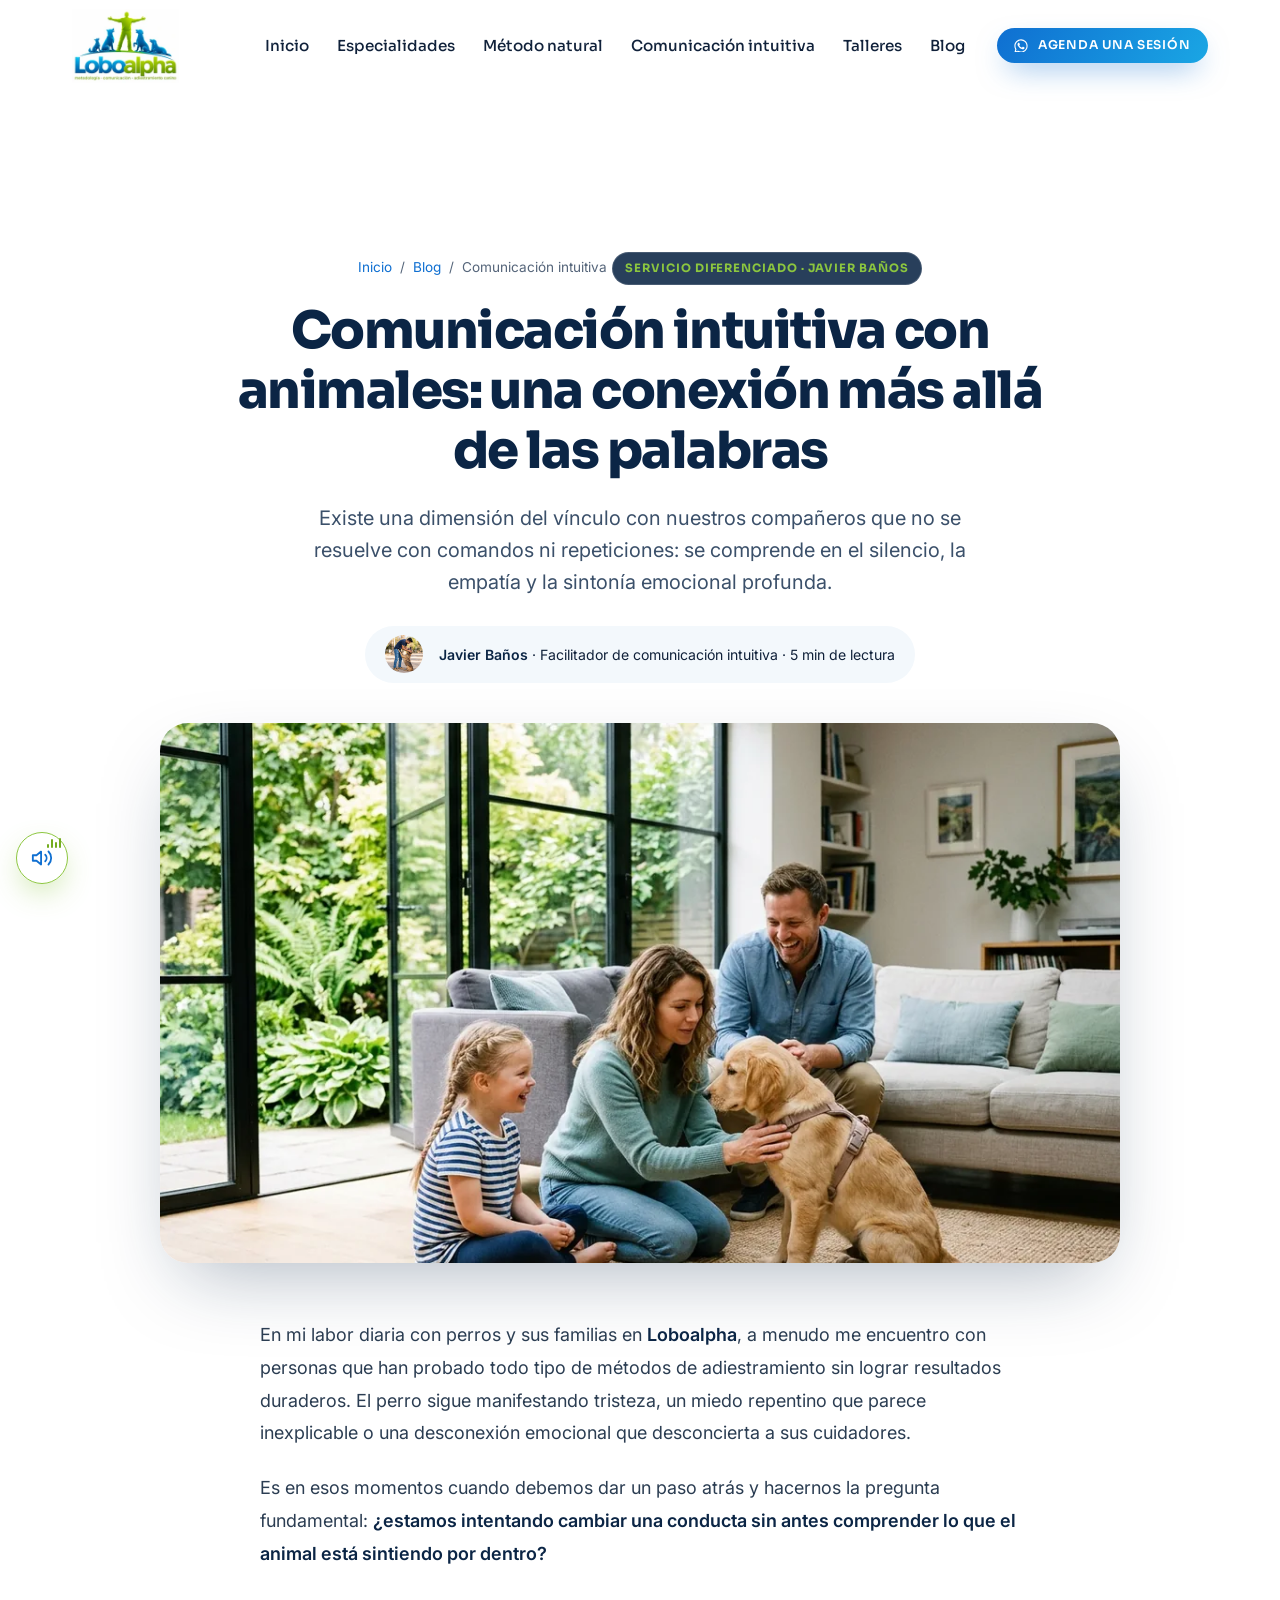
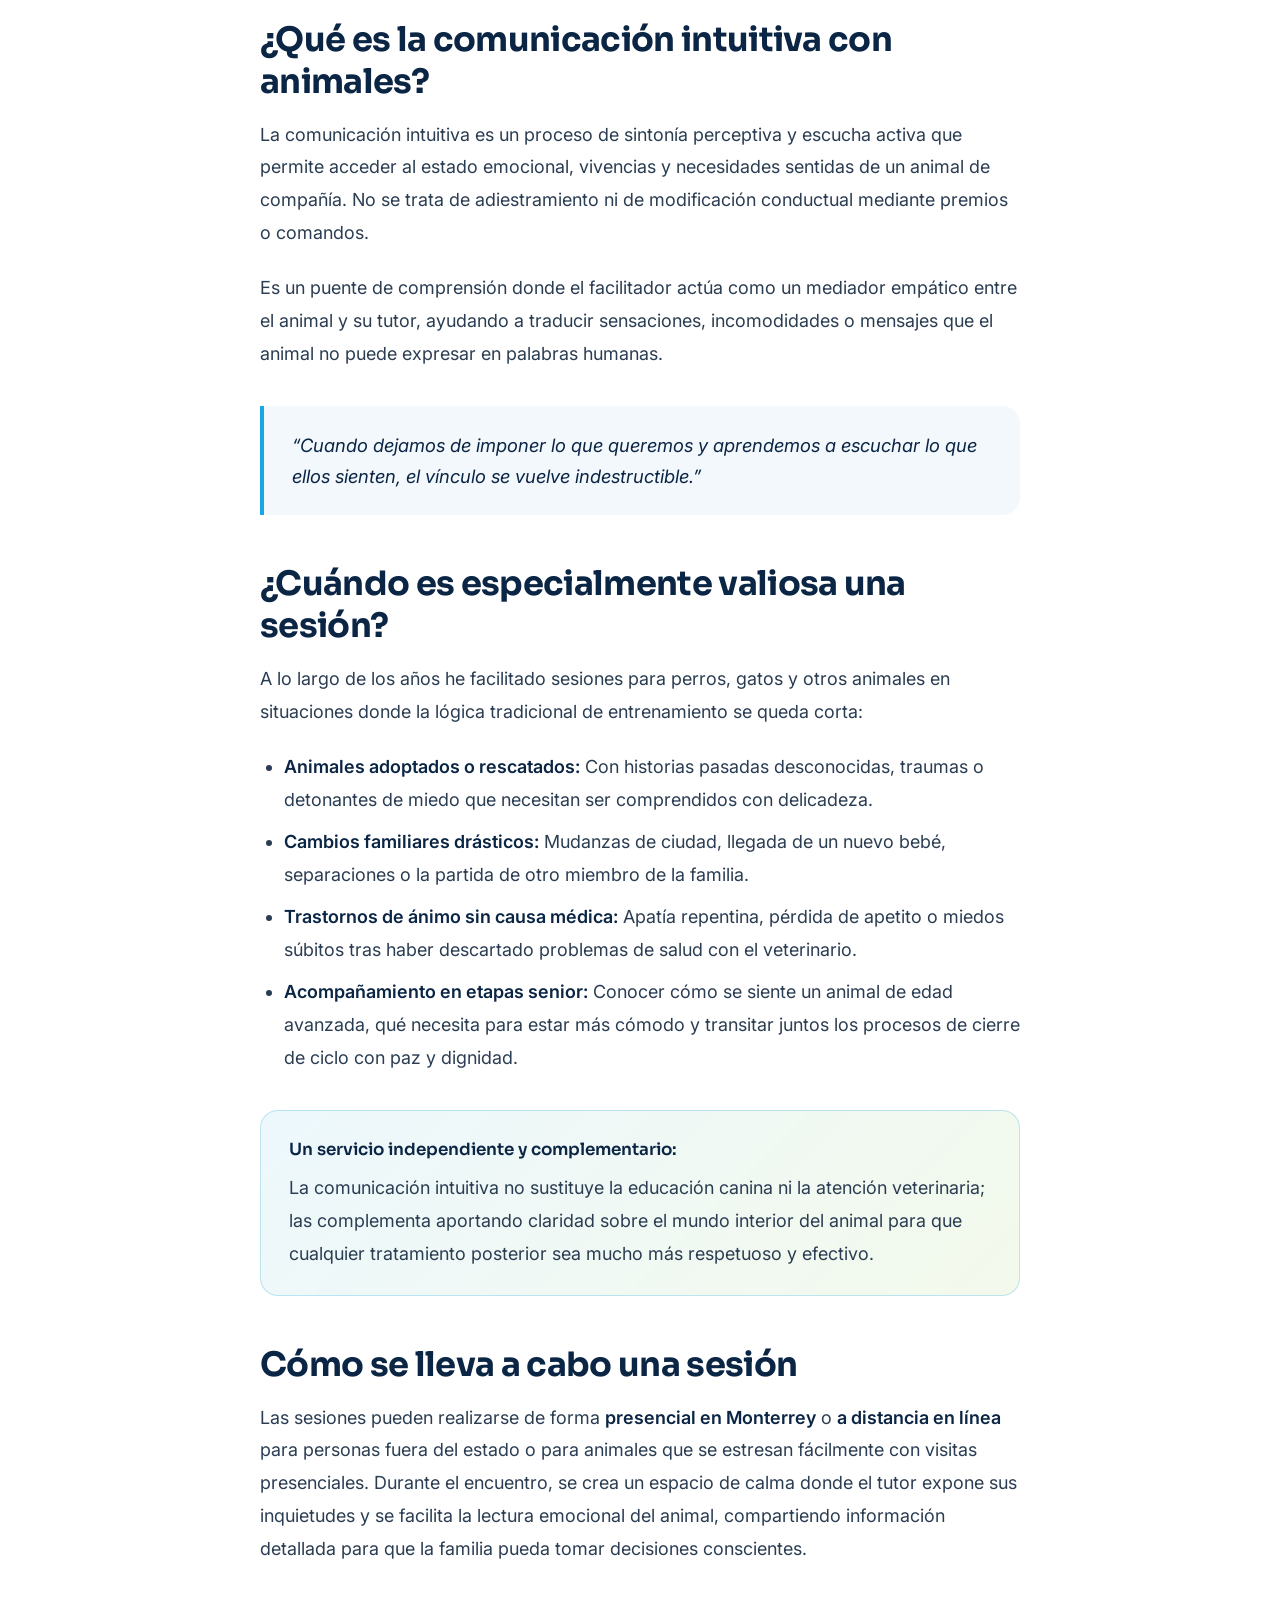
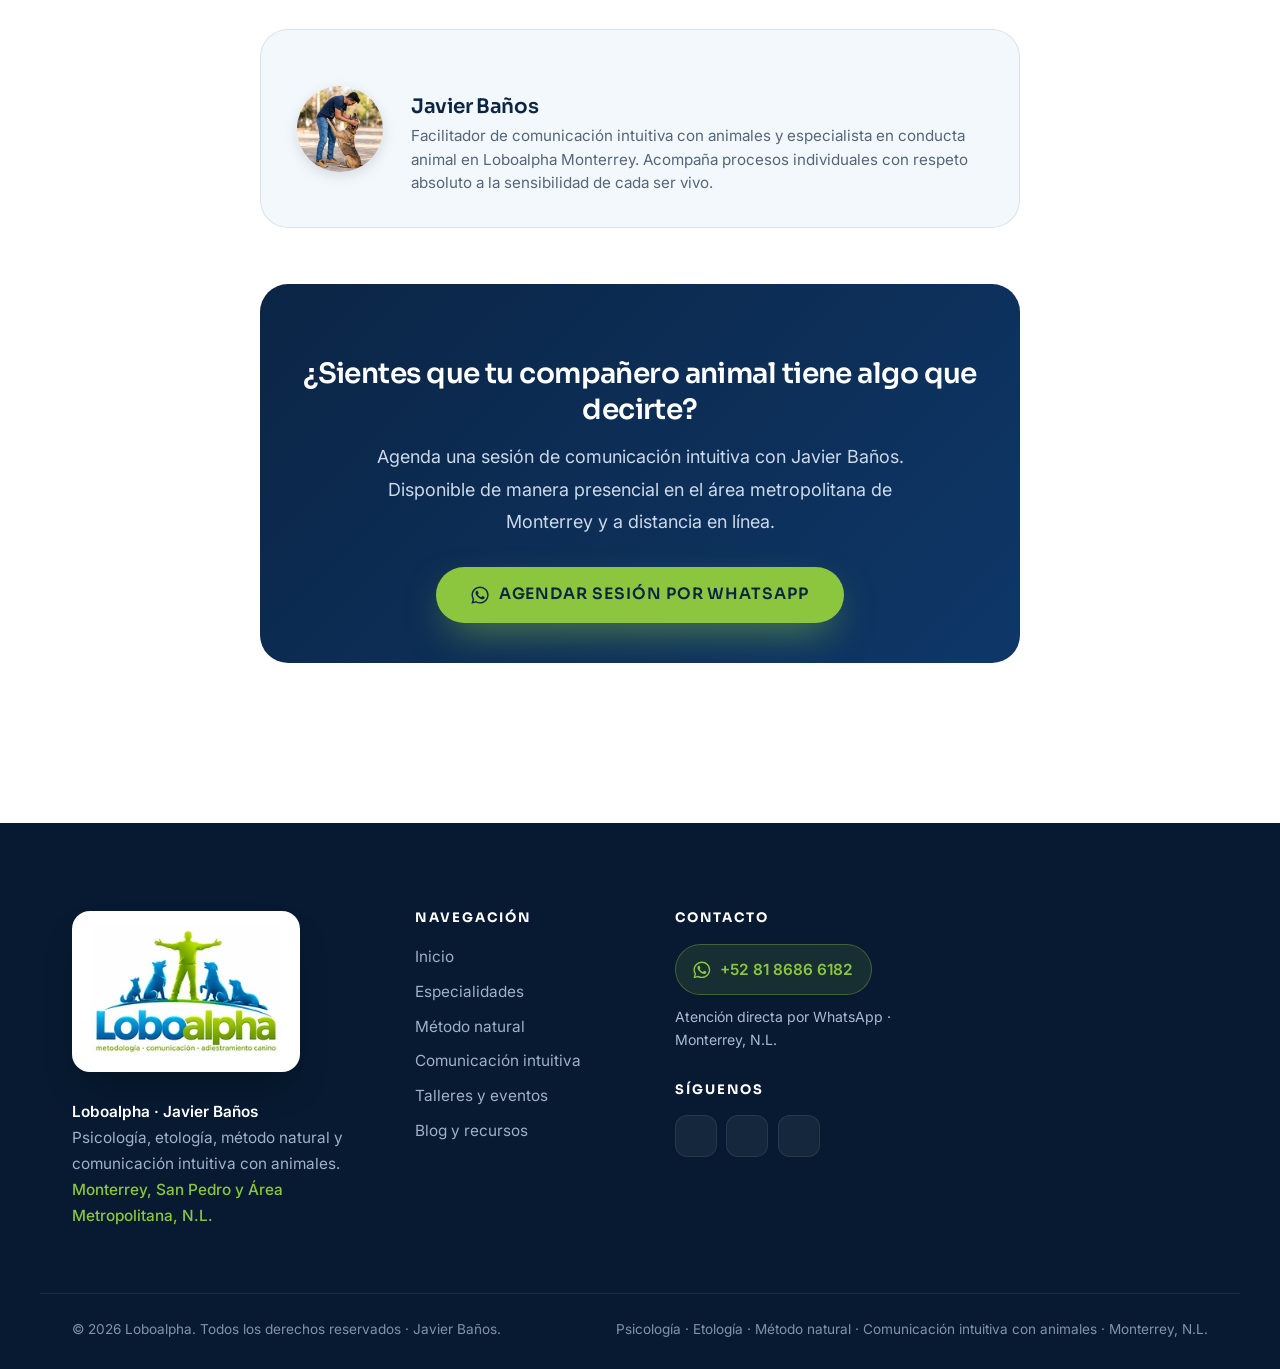
==== commit 4816e369: "feat(audio): activar reproduccion automatica inmediata con desbloqueo omnicanal y propagar a articul" ====
--- a/articulos/comunicacion-intuitiva-con-animales.html
+++ b/articulos/comunicacion-intuitiva-con-animales.html
@@ -79,6 +79,8 @@
     <symbol id="i-whatsapp" viewBox="0 0 24 24"><path fill="currentColor" d="M17.47 14.38c-.3-.15-1.75-.86-2.02-.96-.27-.1-.47-.15-.67.15-.2.3-.77.96-.94 1.16-.17.2-.35.22-.64.07-.3-.15-1.25-.46-2.38-1.47-.88-.79-1.47-1.76-1.65-2.06-.17-.3-.02-.46.13-.6.13-.14.3-.35.45-.52.15-.17.2-.3.3-.5.1-.2.05-.37-.03-.52-.07-.15-.67-1.6-.92-2.2-.24-.58-.49-.5-.67-.5h-.57c-.2 0-.52.07-.79.37-.27.3-1.04 1.02-1.04 2.48 0 1.46 1.07 2.88 1.21 3.07.15.2 2.1 3.2 5.08 4.49.71.3 1.26.49 1.7.63.71.22 1.36.19 1.87.12.57-.09 1.75-.72 2-1.41.25-.69.25-1.29.17-1.41-.07-.12-.27-.2-.57-.35M12.05 21.5h-.01a9.46 9.46 0 0 1-4.82-1.32l-.35-.2-3.58.93.96-3.49-.23-.36a9.43 9.43 0 0 1-1.45-5.03c0-5.22 4.25-9.47 9.48-9.47a9.4 9.4 0 0 1 6.7 2.78 9.4 9.4 0 0 1 2.77 6.7c0 5.22-4.25 9.47-9.47 9.47m8.06-17.53A11.32 11.32 0 0 0 12.05.63C5.77.63.66 5.73.66 12.01c0 2 .52 3.96 1.52 5.69L.56 23.63l6.07-1.6a11.36 11.36 0 0 0 5.42 1.38h.01c6.28 0 11.39-5.1 11.39-11.39 0-3.04-1.19-5.9-3.34-8.05"/></symbol>
     <symbol id="i-arrow" viewBox="0 0 24 24"><path fill="none" stroke="currentColor" stroke-width="2" stroke-linecap="round" stroke-linejoin="round" d="M5 12h14M13 6l6 6-6 6"/></symbol>
     <symbol id="i-check-circle" viewBox="0 0 24 24"><circle cx="12" cy="12" r="10" fill="none" stroke="currentColor" stroke-width="2"/><path fill="none" stroke="currentColor" stroke-width="2" stroke-linecap="round" stroke-linejoin="round" d="M8 12l3 3 5-5"/></symbol>
+    <symbol id="i-volume-on" viewBox="0 0 24 24"><polygon points="11 5 6 9 2 9 2 15 6 15 11 19 11 5" fill="none" stroke="currentColor" stroke-width="2" stroke-linecap="round" stroke-linejoin="round"/><path d="M15.54 8.46a5 5 0 0 1 0 7.07" fill="none" stroke="currentColor" stroke-width="2" stroke-linecap="round"/><path d="M19.07 4.93a10 10 0 0 1 0 14.14" fill="none" stroke="currentColor" stroke-width="2" stroke-linecap="round"/></symbol>
+    <symbol id="i-volume-off" viewBox="0 0 24 24"><polygon points="11 5 6 9 2 9 2 15 6 15 11 19 11 5" fill="none" stroke="currentColor" stroke-width="2" stroke-linecap="round" stroke-linejoin="round"/><line x1="23" y1="9" x2="17" y2="15" stroke="currentColor" stroke-width="2" stroke-linecap="round"/><line x1="17" y1="9" x2="23" y2="15" stroke="currentColor" stroke-width="2" stroke-linecap="round"/></symbol>
   </svg>
 
   <header class="site-header is-scrolled">
@@ -250,6 +252,19 @@
     </div>
   </footer>
 
+  <!-- Audio ambiental: Loboalpha -->
+  <audio id="bg-audio" autoplay loop preload="auto" src="../assets/audio/loboalpha.mp3"></audio>
+
+  <!-- Control flotante de audio ambiental -->
+  <button class="audio-float" id="audio-toggle" type="button" aria-label="Música de fondo: Loboalpha (activar sonido)" aria-pressed="false" title="Música ambiental: Loboalpha">
+    <span class="audio-bars" aria-hidden="true">
+      <span></span><span></span><span></span><span></span>
+    </span>
+    <svg class="audio-icon on" aria-hidden="true"><use href="#i-volume-on"/></svg>
+    <svg class="audio-icon off" aria-hidden="true"><use href="#i-volume-off"/></svg>
+    <span class="audio-tooltip">Música Loboalpha</span>
+  </button>
+
   <script src="../assets/js/main.js"></script>
 </body>
 </html>
--- a/assets/css/styles.css
+++ b/assets/css/styles.css
@@ -167,8 +167,12 @@
 .brand img { height: 52px; width: auto; transition: height .35s var(--ease); }
 .site-header.is-scrolled .brand img { height: 46px; }
 
+body.menu-open {
+  overflow: hidden;
+}
+
 .nav-toggle {
-  position: relative; z-index: 105;
+  position: relative; z-index: 10001;
   width: 48px; height: 48px; min-width: 48px; min-height: 48px; border-radius: 12px;
   display: grid; place-content: center; gap: 5px;
   background: var(--soft);
@@ -182,27 +186,35 @@
 .nav-toggle[aria-expanded="true"] span:nth-child(3) { transform: translateY(-7px) rotate(-45deg); }
 
 .main-nav {
-  position: fixed; top: var(--header-h); left: 0; right: 0; bottom: 0;
+  position: fixed;
+  top: var(--header-h);
+  left: 0;
+  width: 100vw;
+  width: 100%;
+  height: calc(100svh - var(--header-h));
+  height: calc(100dvh - var(--header-h));
   background: #ffffff;
-  padding: 1.5rem var(--gutter) 2.5rem;
+  padding: 1.25rem var(--gutter) max(5rem, calc(env(safe-area-inset-bottom, 0px) + 3.5rem));
   box-shadow: 0 30px 40px -20px rgba(11, 37, 69, .25);
   transform: translateY(-8px); opacity: 0; visibility: hidden;
   transition: transform .35s var(--ease-out), opacity .3s, visibility .3s;
   overflow-y: auto;
   -webkit-overflow-scrolling: touch;
-  z-index: 99;
+  overscroll-behavior: contain;
+  z-index: 10000;
 }
 .main-nav.is-open { transform: none; opacity: 1; visibility: visible; }
 .main-nav ul { display: grid; gap: .25rem; margin-bottom: 1.5rem; }
 .main-nav a:not(.btn) {
-  display: block; padding: 1rem .25rem; font-family: var(--font-display); font-weight: 500; font-size: 1.12rem;
+  display: block; padding: .95rem .25rem; font-family: var(--font-display); font-weight: 500; font-size: 1.1rem;
   color: var(--blue-900); border-bottom: 1px solid var(--line);
   -webkit-tap-highlight-color: transparent;
 }
 .main-nav a:not(.btn):active { color: var(--blue-600); }
-.nav-cta { width: 100%; min-height: 50px; }
+.nav-cta { width: 100%; min-height: 52px; }
 
 @media (min-width: 960px) {
+  body.menu-open { overflow: visible; }
   :root { --header-h: 92px; }
   .site-header.is-scrolled { height: 72px; }
   .brand img { height: 74px; }
@@ -210,7 +222,9 @@
   .nav-toggle { display: none; }
   .main-nav {
     position: static; display: flex; align-items: center; gap: 2rem;
+    width: auto; height: auto;
     background: none; padding: 0; box-shadow: none; transform: none; opacity: 1; visibility: visible;
+    overflow: visible; z-index: auto;
   }
   .main-nav ul { display: flex; gap: 1.75rem; margin: 0; }
   .main-nav a:not(.btn) {
@@ -222,7 +236,7 @@
   }
   .main-nav a:not(.btn):hover::after, .main-nav a.is-active::after { transform: scaleX(1); transform-origin: left; }
   .main-nav a.is-active { color: var(--blue-600); }
-  .nav-cta { width: auto; }
+  .nav-cta { width: auto; min-height: auto; }
 }
 
 /* ---------- 6. Hero ---------- */
